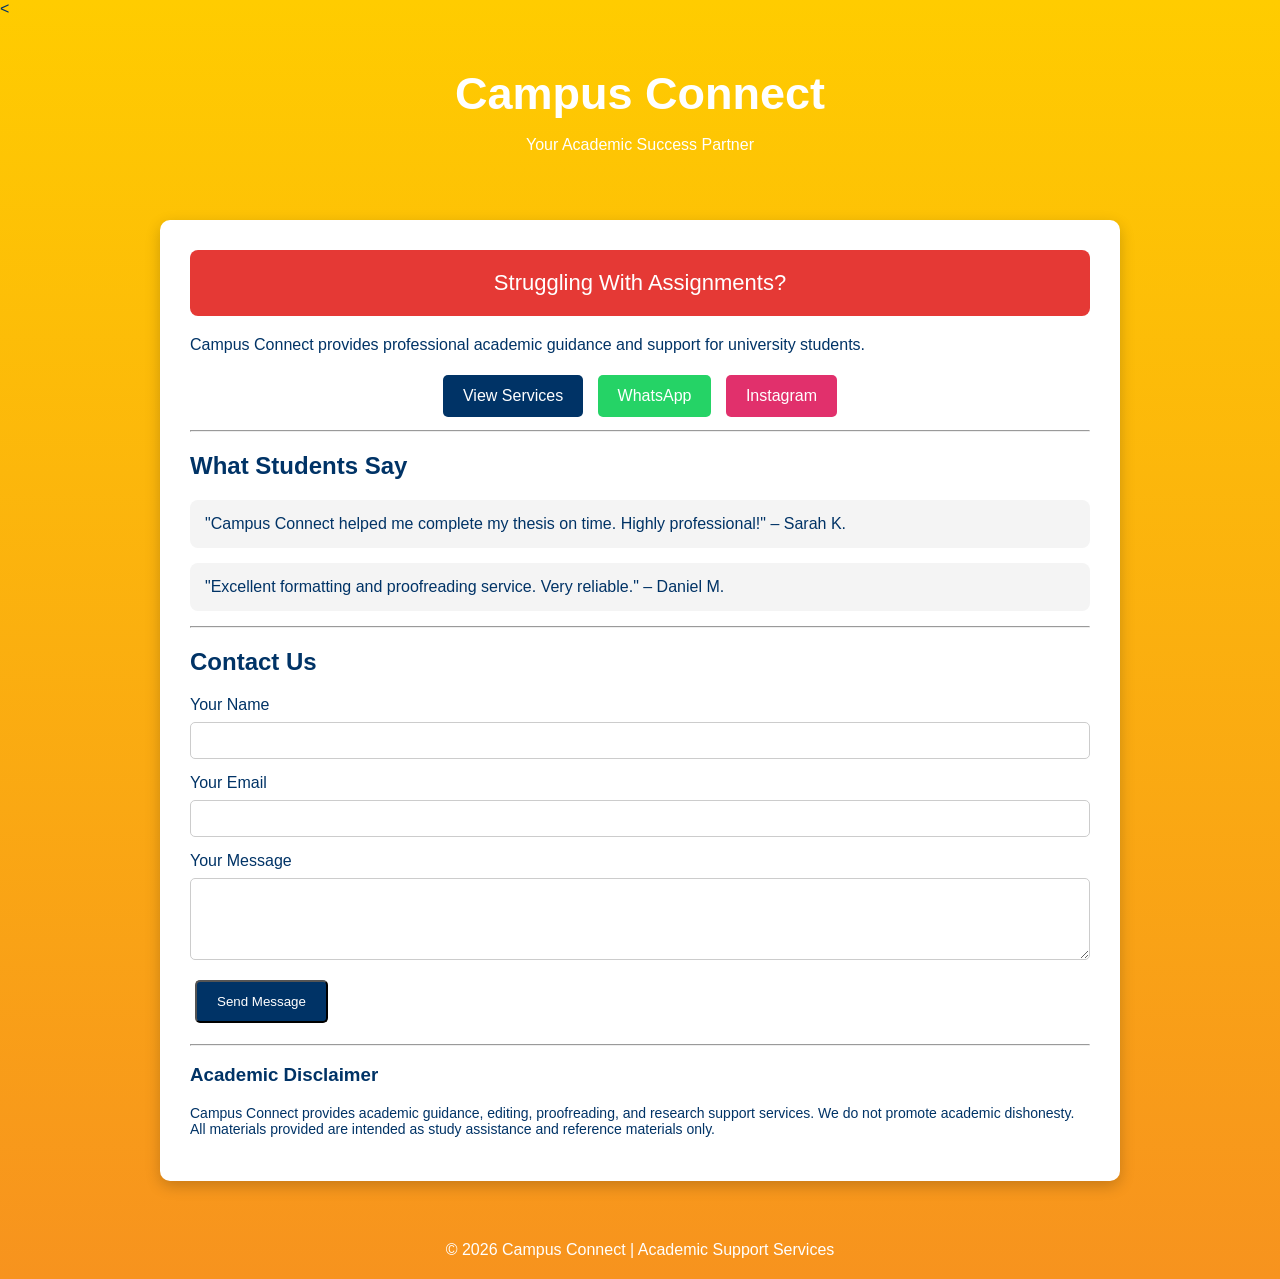
==== index.html @ b97f0663 "Refactor index.html for clarity and structure Removed unnecessary elements and improved content clar" ====
<<!DOCTYPE html>
<html>
<head>
    <title>Campus Connect | Academic Support</title>
    <link rel="stylesheet" href="style.css">
</head>

<body>

<header>
    <h1>Campus Connect</h1>
    <p>Your Academic Success Partner</p>
</header>

<div class="container">


    <div class="hero-box">
        Struggling With Assignments?
    </div>

    <p>
        Campus Connect provides professional academic guidance and support for university students.
    </p>

    <div style="text-align:center;">
        <a href="services.html" class="button primary">View Services</a>
        <a href="https://wa.me/36205105843" class="button whatsapp">WhatsApp</a>
        <a href="https://instagram.com/campusconnect75" class="button instagram">Instagram</a>
    </div>

    <hr>

    <h2>What Students Say</h2>

    <div class="testimonial">
        "Campus Connect helped me complete my thesis on time. Highly professional!" – Sarah K.
    </div>

    <div class="testimonial">
        "Excellent formatting and proofreading service. Very reliable." – Daniel M.
    </div>

    <hr>

    <h2>Contact Us</h2>

<form action="https://formspree.io/f/xpqjppgn" method="POST">

    <!-- Hidden Settings -->
    <input type="hidden" name="_subject" value="New Campus Connect Inquiry">
    <input type="hidden" name="_next" value="thankyou.html">

    <!-- Honeypot Spam Protection -->
    <input type="text" name="_gotcha" style="display:none">

    <label>Your Name</label>
    <input type="text" name="name" required>

    <label>Your Email</label>
    <input type="email" name="email" required>

    <label>Your Message</label>
    <textarea name="message" rows="4" required></textarea>

    <button type="submit" class="button primary">Send Message</button>

</form>

    <hr>

    <h3>Academic Disclaimer</h3>
    <p style="font-size:14px;">
        Campus Connect provides academic guidance, editing, proofreading, and research support services. 
        We do not promote academic dishonesty. All materials provided are intended as study assistance 
        and reference materials only.
    </p>

</div>

<footer>
    © 2026 Campus Connect | Academic Support Services
</footer>

</body>
</html>
---- style.css ----
body {
    margin: 0;
    font-family: Arial, sans-serif;
    background: linear-gradient(to bottom, #ffcc00, #f7931e);
    color: #003366;
}

.container {
    max-width: 900px;
    margin: auto;
    background: white;
    padding: 30px;
    border-radius: 10px;
    box-shadow: 0px 5px 15px rgba(0,0,0,0.2);
}

header {
    text-align: center;
    padding: 50px 20px;
    color: white;
}

header h1 {
    font-size: 45px;
    margin: 0;
}

.hero-box {
    background-color: #e53935;
    color: white;
    padding: 20px;
    border-radius: 8px;
    text-align: center;
    font-size: 22px;
    margin-bottom: 20px;
}

.button {
    display: inline-block;
    padding: 12px 20px;
    text-decoration: none;
    border-radius: 5px;
    color: white;
    margin: 5px;
}

.whatsapp { background-color: #25D366; }
.instagram { background-color: #E1306C; }
.primary { background-color: #003366; }

footer {
    text-align: center;
    padding: 20px;
    color: white;
    margin-top: 40px;
}

/* Testimonials */
.testimonial {
    background: #f4f4f4;
    padding: 15px;
    border-radius: 8px;
    margin-bottom: 15px;
}

/* Contact Form */
input, textarea {
    width: 100%;
    padding: 10px;
    margin-top: 8px;
    margin-bottom: 15px;
    border-radius: 5px;
    border: 1px solid #ccc;
}

/* Mobile Optimization */
@media (max-width: 600px) {
    header h1 {
        font-size: 30px;
    }

    .container {
        margin: 15px;
        padding: 20px;
    }
}
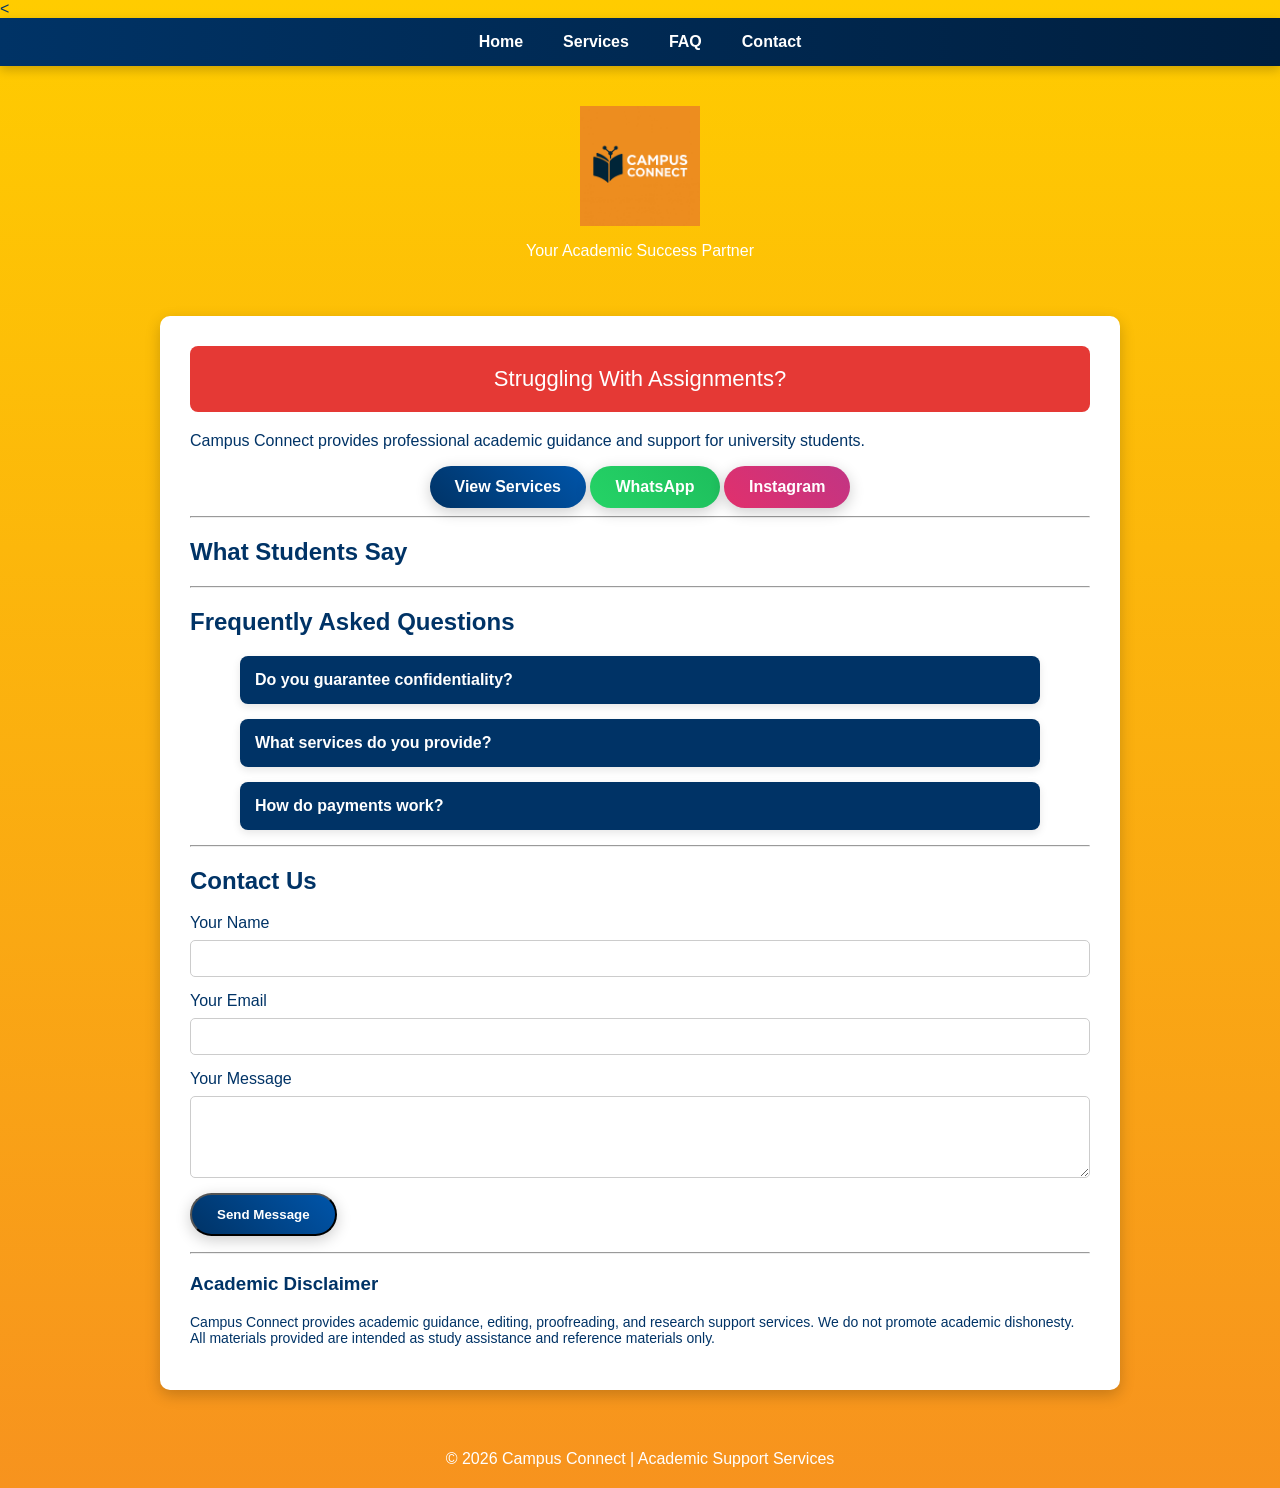
==== commit 1a00d4e9: "Add files via upload" ====
--- a/index.html
+++ b/index.html
@@ -5,10 +5,27 @@
     <link rel="stylesheet" href="style.css">
 </head>
 
+<script>
+document.querySelectorAll(".faq-question").forEach(item => {
+    item.addEventListener("click", () => {
+        let answer = item.nextElementSibling;
+        answer.style.display =
+            answer.style.display === "block" ? "none" : "block";
+    });
+});
+</script>
+
 <body>
 
+    <nav>
+    <a href="index.html">Home</a>
+    <a href="services.html">Services</a>
+    <a href="#faq">FAQ</a>
+    <a href="#contact">Contact</a>
+</nav>
+
 <header>
-    <h1>Campus Connect</h1>
+    <img src="logo.png" alt="Campus Connect Logo" class="logo">
     <p>Your Academic Success Partner</p>
 </header>
 
@@ -40,6 +57,36 @@
     <div class="testimonial">
         "Excellent formatting and proofreading service. Very reliable." – Daniel M.
     </div>
+
+    <hr>
+
+<h2 id="faq">Frequently Asked Questions</h2>
+
+<div class="faq-container">
+
+    <div class="faq-item">
+        <div class="faq-question">Do you guarantee confidentiality?</div>
+        <div class="faq-answer">
+            Yes. All student information and documents remain strictly private.
+        </div>
+    </div>
+
+    <div class="faq-item">
+        <div class="faq-question">What services do you provide?</div>
+        <div class="faq-answer">
+            Academic guidance, research support, editing, proofreading,
+            presentation preparation, and consultation.
+        </div>
+    </div>
+
+    <div class="faq-item">
+        <div class="faq-question">How do payments work?</div>
+        <div class="faq-answer">
+            Once we agree on pricing, you complete secure payment via Stripe.
+        </div>
+    </div>
+
+</div>
 
     <hr>
 
@@ -84,6 +131,3 @@
 
 </body>
 </html>
-
-
-
--- a/style.css
+++ b/style.css
@@ -5,6 +5,100 @@
     color: #003366;
 }
 
+/* ===== NAVIGATION BAR ===== */
+nav {
+    position: sticky;
+    top: 0;
+    background: linear-gradient(90deg, #003366, #001f3f);
+    padding: 15px 0;
+    display: flex;
+    justify-content: center;
+    gap: 40px;
+    box-shadow: 0 4px 10px rgba(0,0,0,0.2);
+    z-index: 1000;
+}
+
+nav a {
+    color: white;
+    text-decoration: none;
+    font-weight: bold;
+    font-size: 16px;
+    position: relative;
+    transition: 0.3s ease;
+}
+
+nav a::after {
+    content: "";
+    position: absolute;
+    width: 0%;
+    height: 2px;
+    background: #ffcc00;
+    left: 0;
+    bottom: -5px;
+    transition: 0.3s;
+}
+
+nav a:hover {
+    color: #ffcc00;
+}
+
+nav a:hover::after {
+    width: 100%;
+}
+
+/* Header */
+header {
+    text-align: center;
+    padding: 40px 20px;
+    color: white;
+}
+
+header img {
+    width: 120px;
+}
+
+header h1 {
+    margin: 10px 0 5px;
+    font-size: 40px;
+}
+
+/* ===== LOGO ANIMATION ===== */
+
+.logo {
+    width: 120px;
+    animation: fadeSlide 1.5s ease-out;
+    transition: transform 0.4s ease, filter 0.4s ease;
+}
+
+/* On hover */
+.logo:hover {
+    transform: scale(1.08) rotate(-2deg);
+    filter: drop-shadow(0 0 10px rgba(255, 204, 0, 0.7));
+}
+
+/* Entrance animation */
+@keyframes fadeSlide {
+    0% {
+        opacity: 0;
+        transform: translateY(-30px);
+    }
+    100% {
+        opacity: 1;
+        transform: translateY(0);
+    }
+}
+
+.logo {
+    animation: fadeSlide 1.5s ease-out, floatLogo 4s ease-in-out infinite;
+}
+
+@keyframes floatLogo {
+    0% { transform: translateY(0px); }
+    50% { transform: translateY(-6px); }
+    100% { transform: translateY(0px); }
+}
+
+/* Container */
 .container {
     max-width: 900px;
     margin: auto;
@@ -14,17 +108,7 @@
     box-shadow: 0px 5px 15px rgba(0,0,0,0.2);
 }
 
-header {
-    text-align: center;
-    padding: 50px 20px;
-    color: white;
-}
-
-header h1 {
-    font-size: 45px;
-    margin: 0;
-}
-
+/* Hero Box */
 .hero-box {
     background-color: #e53935;
     color: white;
@@ -37,33 +121,74 @@
 
 .button {
     display: inline-block;
-    padding: 12px 20px;
+    padding: 12px 25px;
+    border-radius: 30px;
     text-decoration: none;
-    border-radius: 5px;
-    color: white;
-    margin: 5px;
+    color: white;
+    font-weight: bold;
+    transition: 0.3s ease;
+    box-shadow: 0 4px 15px rgba(0,0,0,0.2);
+}
+
+.primary {
+    background: linear-gradient(45deg, #003366, #0055aa);
+}
+
+.whatsapp {
+    background: linear-gradient(45deg, #25D366, #1ebe5d);
+}
+
+.instagram {
+    background: linear-gradient(45deg, #E1306C, #C13584);
+}
+
+.button:hover {
+    transform: translateY(-4px);
+    box-shadow: 0 8px 25px rgba(0,0,0,0.3);
 }
 
 .whatsapp { background-color: #25D366; }
 .instagram { background-color: #E1306C; }
 .primary { background-color: #003366; }
 
-footer {
-    text-align: center;
-    padding: 20px;
-    color: white;
-    margin-top: 40px;
-}
-
 /* Testimonials */
 .testimonial {
+    display: none;
     background: #f4f4f4;
     padding: 15px;
     border-radius: 8px;
+}
+
+/* ===== FAQ SECTION ===== */
+.faq-container {
+    max-width: 800px;
+    margin: auto;
+}
+
+.faq-item {
+    background: #f4f4f4;
     margin-bottom: 15px;
-}
-
-/* Contact Form */
+    border-radius: 8px;
+    overflow: hidden;
+    box-shadow: 0 3px 8px rgba(0,0,0,0.1);
+}
+
+.faq-question {
+    padding: 15px;
+    cursor: pointer;
+    font-weight: bold;
+    background: #003366;
+    color: white;
+}
+
+.faq-answer {
+    display: none;
+    padding: 15px;
+    background: white;
+}
+
+
+/* Form */
 input, textarea {
     width: 100%;
     padding: 10px;
@@ -73,10 +198,18 @@
     border: 1px solid #ccc;
 }
 
-/* Mobile Optimization */
+/* Footer */
+footer {
+    text-align: center;
+    padding: 20px;
+    color: white;
+    margin-top: 40px;
+}
+
+/* Mobile */
 @media (max-width: 600px) {
     header h1 {
-        font-size: 30px;
+        font-size: 28px;
     }
 
     .container {
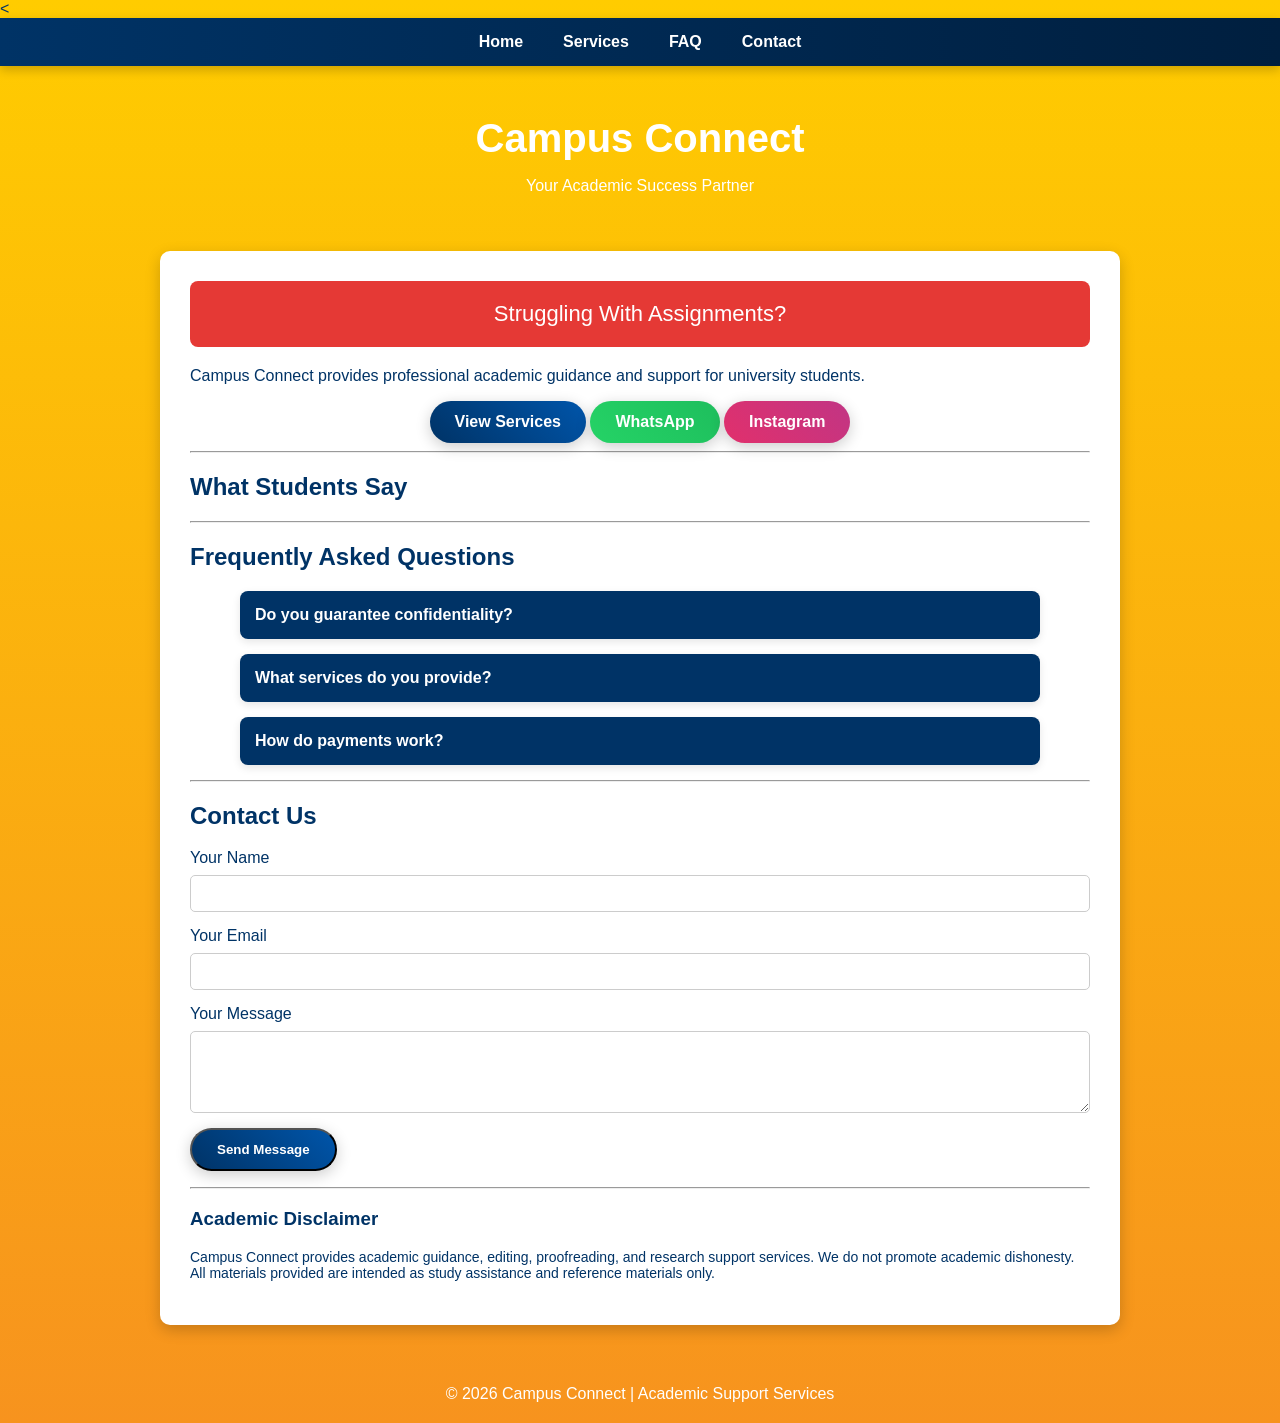
==== commit 4a3eef49: "Add files via upload" ====
--- a/index.html
+++ b/index.html
@@ -25,7 +25,7 @@
 </nav>
 
 <header>
-    <img src="logo.png" alt="Campus Connect Logo" class="logo">
+    <h1>Campus Connect</h1>
     <p>Your Academic Success Partner</p>
 </header>
 
--- a/style.css
+++ b/style.css
@@ -60,42 +60,6 @@
 header h1 {
     margin: 10px 0 5px;
     font-size: 40px;
-}
-
-/* ===== LOGO ANIMATION ===== */
-
-.logo {
-    width: 120px;
-    animation: fadeSlide 1.5s ease-out;
-    transition: transform 0.4s ease, filter 0.4s ease;
-}
-
-/* On hover */
-.logo:hover {
-    transform: scale(1.08) rotate(-2deg);
-    filter: drop-shadow(0 0 10px rgba(255, 204, 0, 0.7));
-}
-
-/* Entrance animation */
-@keyframes fadeSlide {
-    0% {
-        opacity: 0;
-        transform: translateY(-30px);
-    }
-    100% {
-        opacity: 1;
-        transform: translateY(0);
-    }
-}
-
-.logo {
-    animation: fadeSlide 1.5s ease-out, floatLogo 4s ease-in-out infinite;
-}
-
-@keyframes floatLogo {
-    0% { transform: translateY(0px); }
-    50% { transform: translateY(-6px); }
-    100% { transform: translateY(0px); }
 }
 
 /* Container */
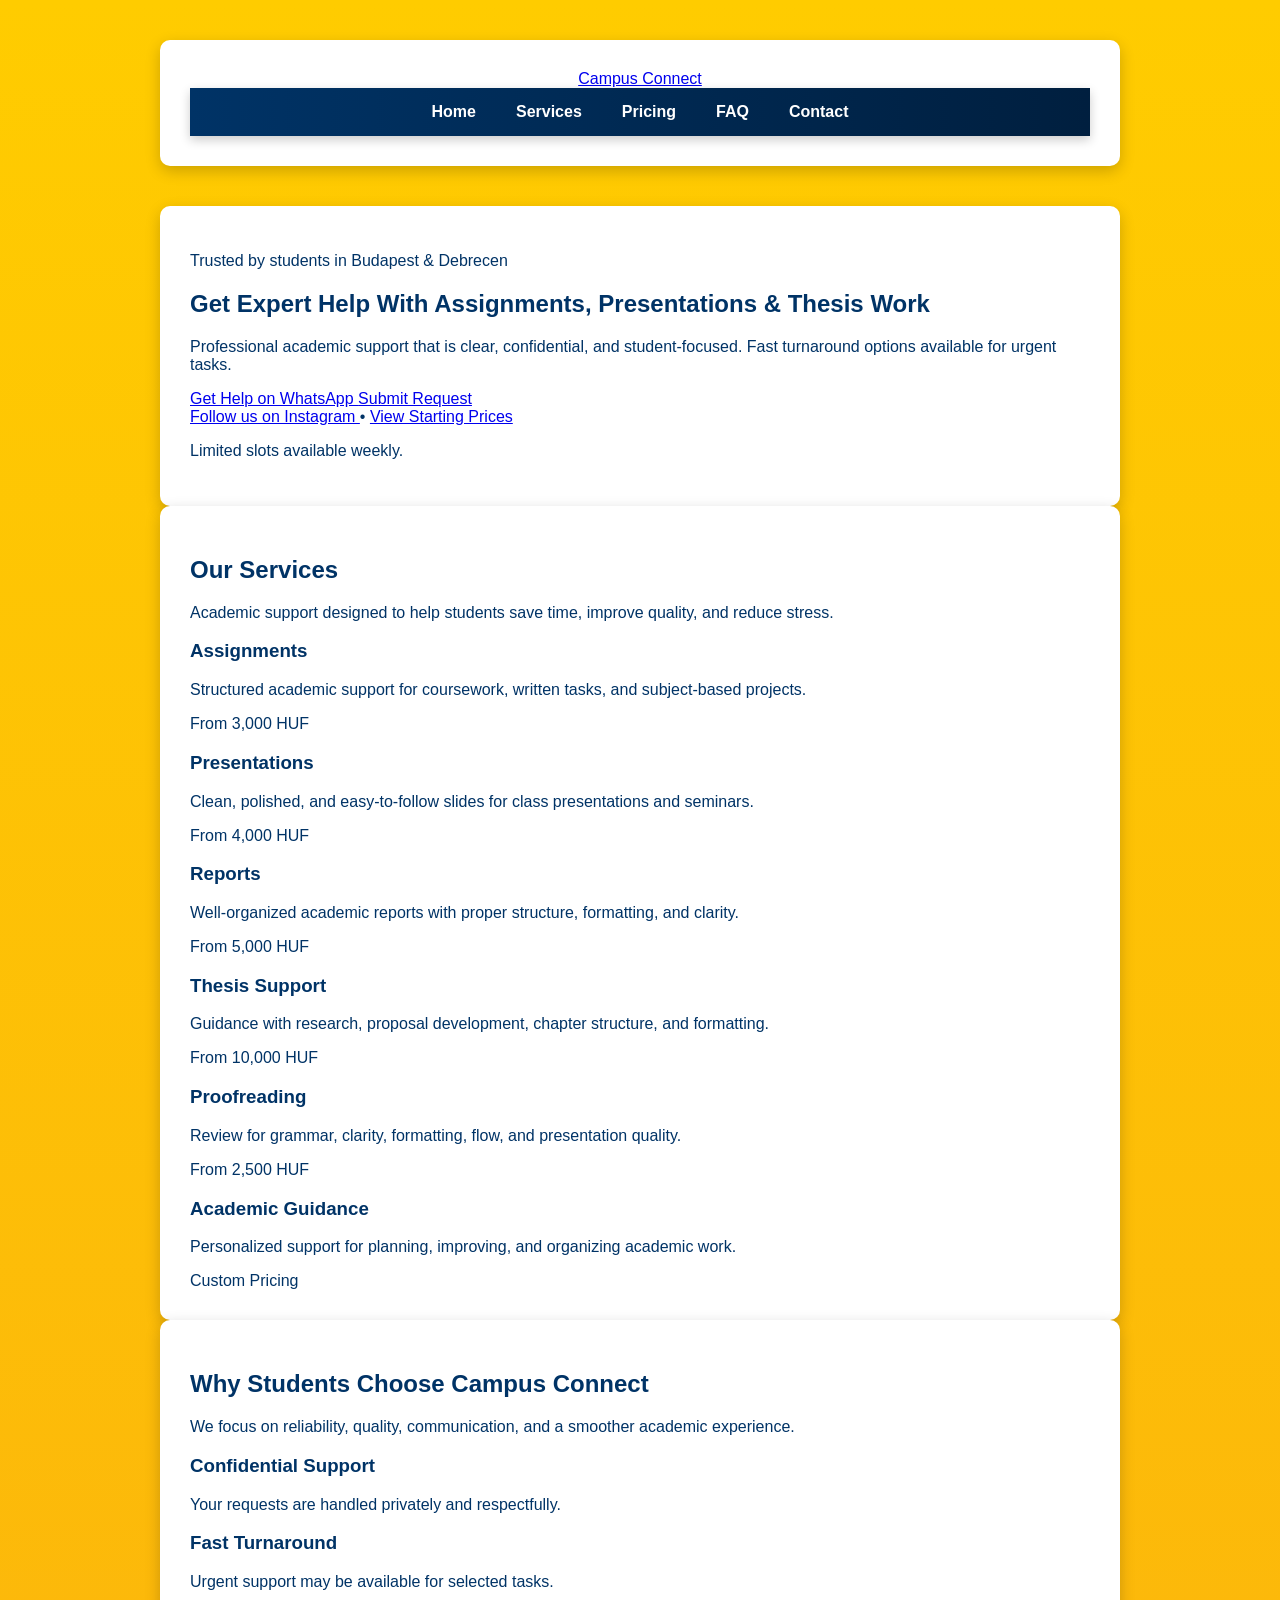
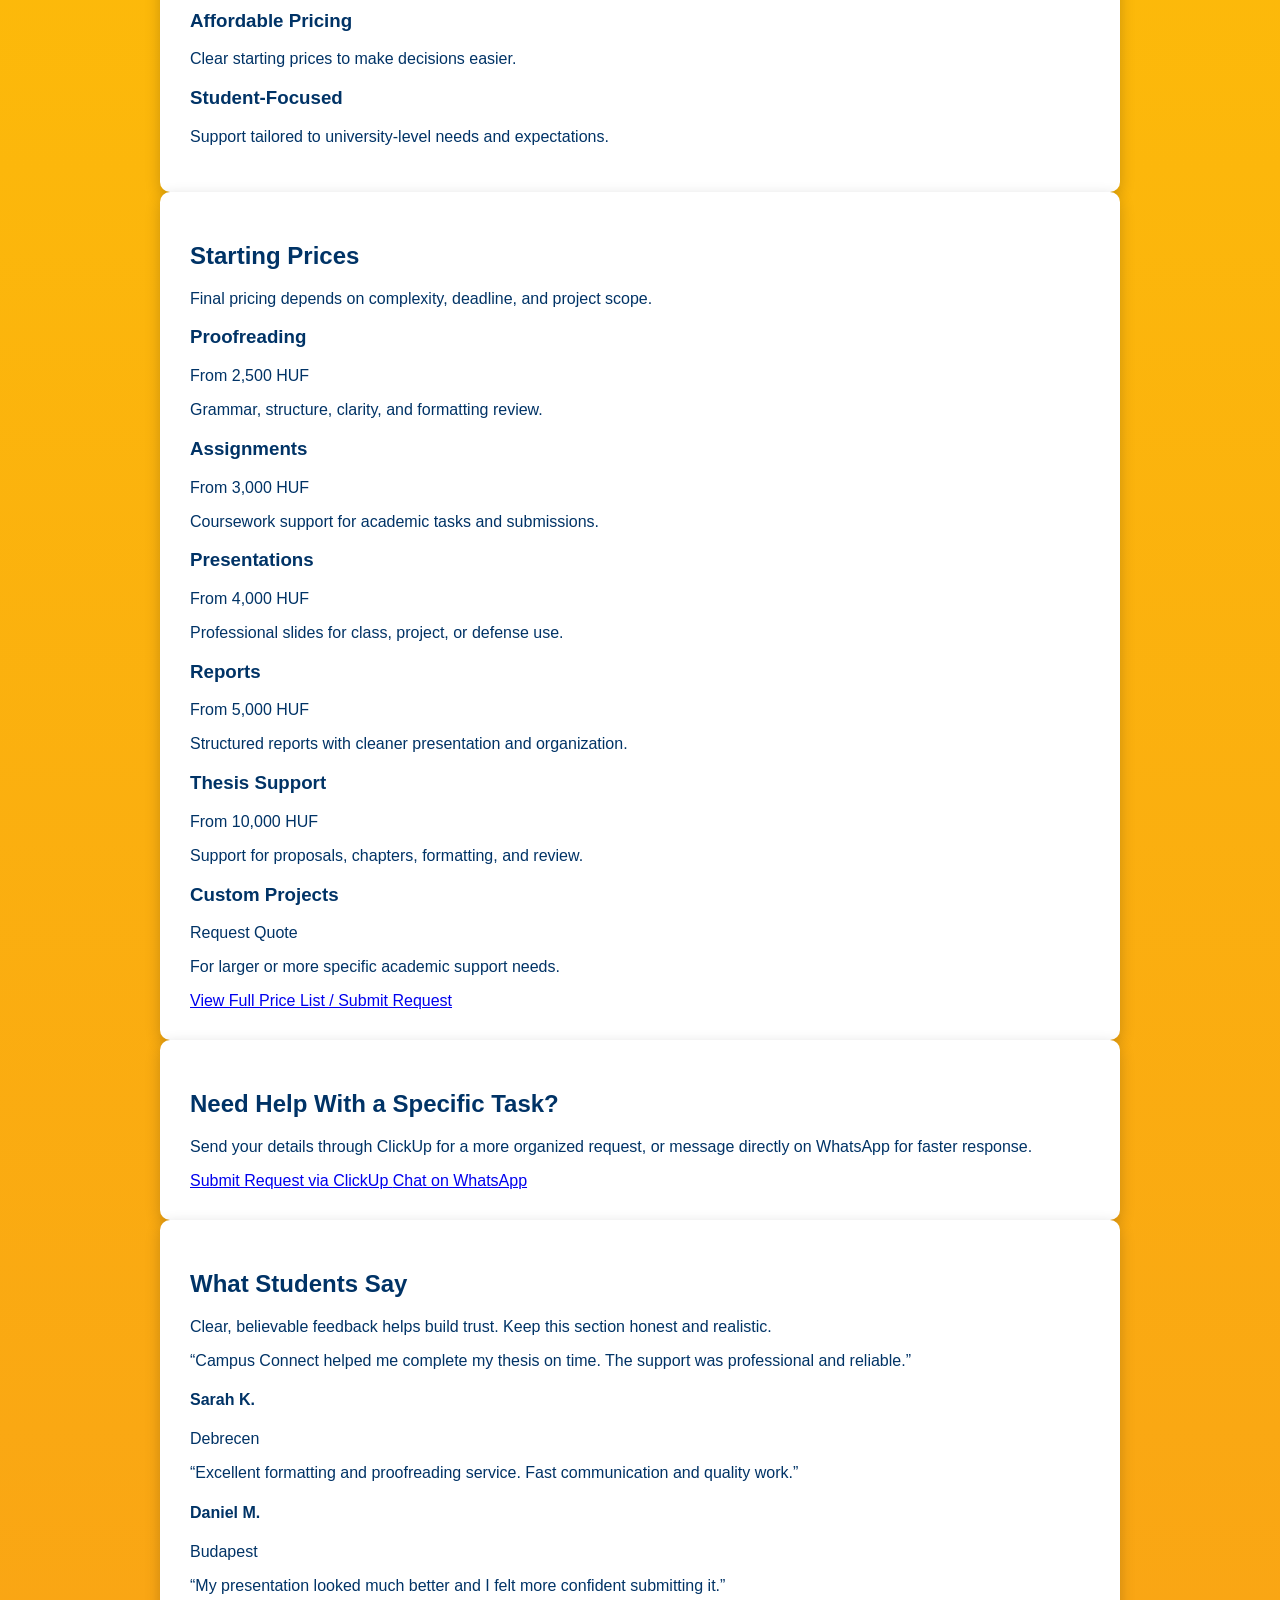
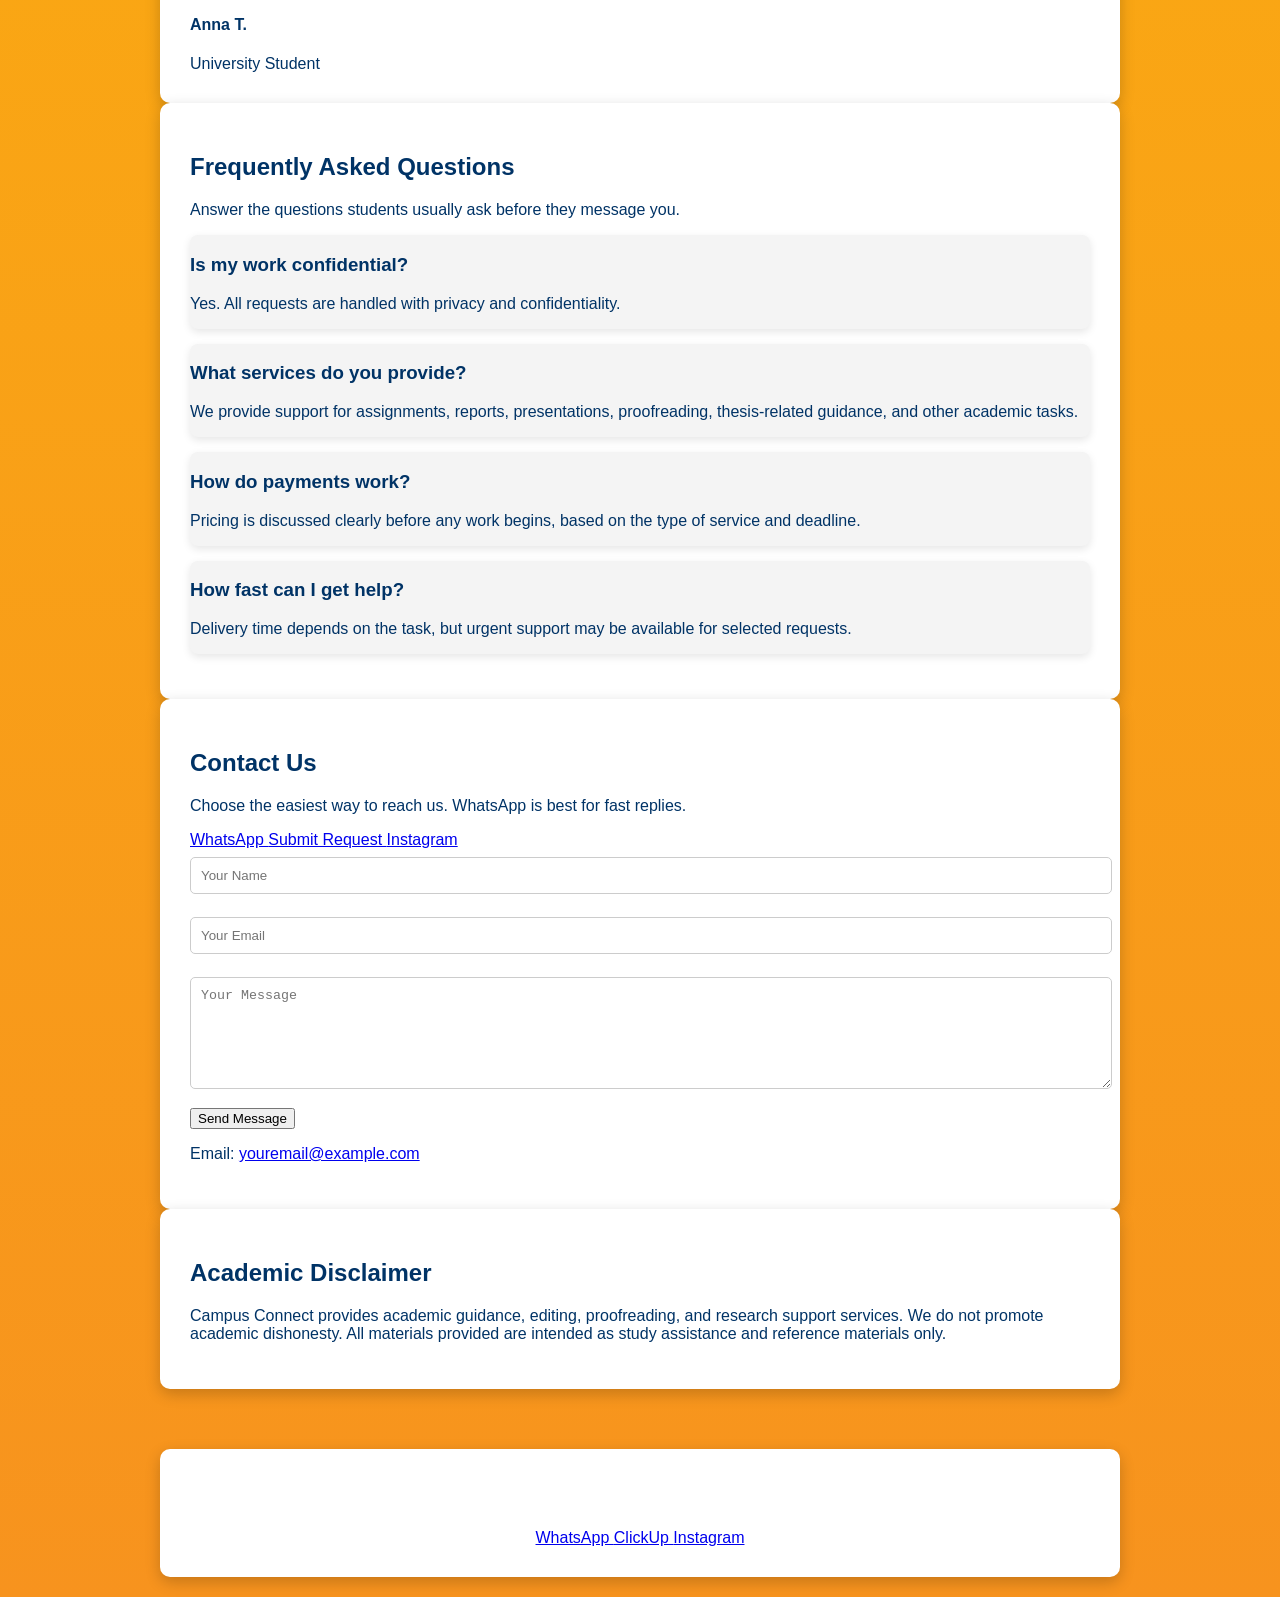
==== commit 8d05b258: "Refactor index.html for SEO and structure improvements Updated the HTML structure, added meta tags, " ====
--- a/index.html
+++ b/index.html
@@ -1,133 +1,444 @@
-<<!DOCTYPE html>
-<html>
+<!DOCTYPE html>
+<html lang="en">
 <head>
-    <title>Campus Connect | Academic Support</title>
-    <link rel="stylesheet" href="style.css">
+  <meta charset="UTF-8" />
+  <meta name="viewport" content="width=device-width, initial-scale=1.0" />
+  <title>Campus Connect | Academic Support Services</title>
+  <meta
+    name="description"
+    content="Campus Connect offers academic support services for students in Budapest and Debrecen, including assignments, presentations, proofreading, reports, and thesis guidance."
+  />
+  <link rel="stylesheet" href="style.css" />
 </head>
-
-<script>
-document.querySelectorAll(".faq-question").forEach(item => {
-    item.addEventListener("click", () => {
-        let answer = item.nextElementSibling;
-        answer.style.display =
-            answer.style.display === "block" ? "none" : "block";
-    });
-});
-</script>
-
 <body>
 
-    <nav>
-    <a href="index.html">Home</a>
-    <a href="services.html">Services</a>
-    <a href="#faq">FAQ</a>
-    <a href="#contact">Contact</a>
-</nav>
-
-<header>
-    <h1>Campus Connect</h1>
-    <p>Your Academic Success Partner</p>
-</header>
-
-<div class="container">
-
-
-    <div class="hero-box">
-        Struggling With Assignments?
-    </div>
-
-    <p>
-        Campus Connect provides professional academic guidance and support for university students.
-    </p>
-
-    <div style="text-align:center;">
-        <a href="services.html" class="button primary">View Services</a>
-        <a href="https://wa.me/36205105843" class="button whatsapp">WhatsApp</a>
-        <a href="https://instagram.com/campusconnect75" class="button instagram">Instagram</a>
-    </div>
-
-    <hr>
-
-    <h2>What Students Say</h2>
-
-    <div class="testimonial">
-        "Campus Connect helped me complete my thesis on time. Highly professional!" – Sarah K.
-    </div>
-
-    <div class="testimonial">
-        "Excellent formatting and proofreading service. Very reliable." – Daniel M.
-    </div>
-
-    <hr>
-
-<h2 id="faq">Frequently Asked Questions</h2>
-
-<div class="faq-container">
-
-    <div class="faq-item">
-        <div class="faq-question">Do you guarantee confidentiality?</div>
-        <div class="faq-answer">
-            Yes. All student information and documents remain strictly private.
-        </div>
-    </div>
-
-    <div class="faq-item">
-        <div class="faq-question">What services do you provide?</div>
-        <div class="faq-answer">
-            Academic guidance, research support, editing, proofreading,
-            presentation preparation, and consultation.
-        </div>
-    </div>
-
-    <div class="faq-item">
-        <div class="faq-question">How do payments work?</div>
-        <div class="faq-answer">
-            Once we agree on pricing, you complete secure payment via Stripe.
-        </div>
-    </div>
-
-</div>
-
-    <hr>
-
-    <h2>Contact Us</h2>
-
-<form action="https://formspree.io/f/xpqjppgn" method="POST">
-
-    <!-- Hidden Settings -->
-    <input type="hidden" name="_subject" value="New Campus Connect Inquiry">
-    <input type="hidden" name="_next" value="thankyou.html">
-
-    <!-- Honeypot Spam Protection -->
-    <input type="text" name="_gotcha" style="display:none">
-
-    <label>Your Name</label>
-    <input type="text" name="name" required>
-
-    <label>Your Email</label>
-    <input type="email" name="email" required>
-
-    <label>Your Message</label>
-    <textarea name="message" rows="4" required></textarea>
-
-    <button type="submit" class="button primary">Send Message</button>
-
-</form>
-
-    <hr>
-
-    <h3>Academic Disclaimer</h3>
-    <p style="font-size:14px;">
-        Campus Connect provides academic guidance, editing, proofreading, and research support services. 
-        We do not promote academic dishonesty. All materials provided are intended as study assistance 
+  <!-- HEADER -->
+  <header class="site-header">
+    <div class="container nav-container">
+      <a href="#home" class="logo">Campus Connect</a>
+
+      <nav class="nav-menu">
+        <a href="#home">Home</a>
+        <a href="#services">Services</a>
+        <a href="#pricing">Pricing</a>
+        <a href="#faq">FAQ</a>
+        <a href="#contact">Contact</a>
+      </nav>
+    </div>
+  </header>
+
+  <!-- HERO -->
+  <section id="home" class="hero">
+    <div class="container hero-content">
+      <p class="hero-tag">Trusted by students in Budapest &amp; Debrecen</p>
+
+      <h1>Get Expert Help With Assignments, Presentations &amp; Thesis Work</h1>
+
+      <p class="hero-subtext">
+        Professional academic support that is clear, confidential, and student-focused.
+        Fast turnaround options available for urgent tasks.
+      </p>
+
+      <div class="hero-buttons">
+        <a
+          href="https://wa.me/YOUR_WHATSAPP_NUMBER"
+          class="btn btn-primary"
+          target="_blank"
+          rel="noopener noreferrer"
+        >
+          Get Help on WhatsApp
+        </a>
+
+        <a
+          href="YOUR_CLICKUP_LINK"
+          class="btn btn-secondary"
+          target="_blank"
+          rel="noopener noreferrer"
+        >
+          Submit Request
+        </a>
+      </div>
+
+      <div class="hero-links">
+        <a
+          href="https://instagram.com/YOUR_INSTAGRAM_HANDLE"
+          target="_blank"
+          rel="noopener noreferrer"
+        >
+          Follow us on Instagram
+        </a>
+        <span>•</span>
+        <a href="#pricing">View Starting Prices</a>
+      </div>
+
+      <p class="hero-note">Limited slots available weekly.</p>
+    </div>
+  </section>
+
+  <!-- SERVICES -->
+  <section id="services" class="section services">
+    <div class="container">
+      <div class="section-heading">
+        <h2>Our Services</h2>
+        <p>
+          Academic support designed to help students save time, improve quality,
+          and reduce stress.
+        </p>
+      </div>
+
+      <div class="service-grid">
+        <article class="service-card">
+          <h3>Assignments</h3>
+          <p>
+            Structured academic support for coursework, written tasks, and subject-based projects.
+          </p>
+          <span class="price-tag">From 3,000 HUF</span>
+        </article>
+
+        <article class="service-card">
+          <h3>Presentations</h3>
+          <p>
+            Clean, polished, and easy-to-follow slides for class presentations and seminars.
+          </p>
+          <span class="price-tag">From 4,000 HUF</span>
+        </article>
+
+        <article class="service-card">
+          <h3>Reports</h3>
+          <p>
+            Well-organized academic reports with proper structure, formatting, and clarity.
+          </p>
+          <span class="price-tag">From 5,000 HUF</span>
+        </article>
+
+        <article class="service-card">
+          <h3>Thesis Support</h3>
+          <p>
+            Guidance with research, proposal development, chapter structure, and formatting.
+          </p>
+          <span class="price-tag">From 10,000 HUF</span>
+        </article>
+
+        <article class="service-card">
+          <h3>Proofreading</h3>
+          <p>
+            Review for grammar, clarity, formatting, flow, and presentation quality.
+          </p>
+          <span class="price-tag">From 2,500 HUF</span>
+        </article>
+
+        <article class="service-card">
+          <h3>Academic Guidance</h3>
+          <p>
+            Personalized support for planning, improving, and organizing academic work.
+          </p>
+          <span class="price-tag">Custom Pricing</span>
+        </article>
+      </div>
+    </div>
+  </section>
+
+  <!-- WHY CHOOSE US -->
+  <section class="section why-choose-us">
+    <div class="container">
+      <div class="section-heading">
+        <h2>Why Students Choose Campus Connect</h2>
+        <p>
+          We focus on reliability, quality, communication, and a smoother academic experience.
+        </p>
+      </div>
+
+      <div class="benefits-grid">
+        <div class="benefit-card">
+          <h3>Confidential Support</h3>
+          <p>Your requests are handled privately and respectfully.</p>
+        </div>
+
+        <div class="benefit-card">
+          <h3>Fast Turnaround</h3>
+          <p>Urgent support may be available for selected tasks.</p>
+        </div>
+
+        <div class="benefit-card">
+          <h3>Affordable Pricing</h3>
+          <p>Clear starting prices to make decisions easier.</p>
+        </div>
+
+        <div class="benefit-card">
+          <h3>Student-Focused</h3>
+          <p>Support tailored to university-level needs and expectations.</p>
+        </div>
+      </div>
+    </div>
+  </section>
+
+  <!-- PRICING -->
+  <section id="pricing" class="section pricing">
+    <div class="container">
+      <div class="section-heading">
+        <h2>Starting Prices</h2>
+        <p>
+          Final pricing depends on complexity, deadline, and project scope.
+        </p>
+      </div>
+
+      <div class="pricing-grid">
+        <div class="pricing-card">
+          <h3>Proofreading</h3>
+          <p class="pricing-amount">From 2,500 HUF</p>
+          <p>Grammar, structure, clarity, and formatting review.</p>
+        </div>
+
+        <div class="pricing-card featured-pricing">
+          <h3>Assignments</h3>
+          <p class="pricing-amount">From 3,000 HUF</p>
+          <p>Coursework support for academic tasks and submissions.</p>
+        </div>
+
+        <div class="pricing-card">
+          <h3>Presentations</h3>
+          <p class="pricing-amount">From 4,000 HUF</p>
+          <p>Professional slides for class, project, or defense use.</p>
+        </div>
+
+        <div class="pricing-card">
+          <h3>Reports</h3>
+          <p class="pricing-amount">From 5,000 HUF</p>
+          <p>Structured reports with cleaner presentation and organization.</p>
+        </div>
+
+        <div class="pricing-card">
+          <h3>Thesis Support</h3>
+          <p class="pricing-amount">From 10,000 HUF</p>
+          <p>Support for proposals, chapters, formatting, and review.</p>
+        </div>
+
+        <div class="pricing-card">
+          <h3>Custom Projects</h3>
+          <p class="pricing-amount">Request Quote</p>
+          <p>For larger or more specific academic support needs.</p>
+        </div>
+      </div>
+
+      <div class="pricing-actions">
+        <a
+          href="YOUR_CLICKUP_LINK"
+          class="btn btn-primary"
+          target="_blank"
+          rel="noopener noreferrer"
+        >
+          View Full Price List / Submit Request
+        </a>
+      </div>
+    </div>
+  </section>
+
+  <!-- REQUEST SECTION -->
+  <section class="section request-section">
+    <div class="container request-box">
+      <h2>Need Help With a Specific Task?</h2>
+      <p>
+        Send your details through ClickUp for a more organized request, or message directly on WhatsApp for faster response.
+      </p>
+
+      <div class="hero-buttons">
+        <a
+          href="YOUR_CLICKUP_LINK"
+          class="btn btn-primary"
+          target="_blank"
+          rel="noopener noreferrer"
+        >
+          Submit Request via ClickUp
+        </a>
+
+        <a
+          href="https://wa.me/YOUR_WHATSAPP_NUMBER"
+          class="btn btn-secondary"
+          target="_blank"
+          rel="noopener noreferrer"
+        >
+          Chat on WhatsApp
+        </a>
+      </div>
+    </div>
+  </section>
+
+  <!-- TESTIMONIALS -->
+  <section class="section testimonials">
+    <div class="container">
+      <div class="section-heading">
+        <h2>What Students Say</h2>
+        <p>
+          Clear, believable feedback helps build trust. Keep this section honest and realistic.
+        </p>
+      </div>
+
+      <div class="testimonial-grid">
+        <article class="testimonial-card">
+          <p>
+            “Campus Connect helped me complete my thesis on time. The support was professional and reliable.”
+          </p>
+          <h4>Sarah K.</h4>
+          <span>Debrecen</span>
+        </article>
+
+        <article class="testimonial-card">
+          <p>
+            “Excellent formatting and proofreading service. Fast communication and quality work.”
+          </p>
+          <h4>Daniel M.</h4>
+          <span>Budapest</span>
+        </article>
+
+        <article class="testimonial-card">
+          <p>
+            “My presentation looked much better and I felt more confident submitting it.”
+          </p>
+          <h4>Anna T.</h4>
+          <span>University Student</span>
+        </article>
+      </div>
+    </div>
+  </section>
+
+  <!-- FAQ -->
+  <section id="faq" class="section faq">
+    <div class="container">
+      <div class="section-heading">
+        <h2>Frequently Asked Questions</h2>
+        <p>Answer the questions students usually ask before they message you.</p>
+      </div>
+
+      <div class="faq-list">
+        <div class="faq-item">
+          <h3>Is my work confidential?</h3>
+          <p>
+            Yes. All requests are handled with privacy and confidentiality.
+          </p>
+        </div>
+
+        <div class="faq-item">
+          <h3>What services do you provide?</h3>
+          <p>
+            We provide support for assignments, reports, presentations, proofreading,
+            thesis-related guidance, and other academic tasks.
+          </p>
+        </div>
+
+        <div class="faq-item">
+          <h3>How do payments work?</h3>
+          <p>
+            Pricing is discussed clearly before any work begins, based on the type
+            of service and deadline.
+          </p>
+        </div>
+
+        <div class="faq-item">
+          <h3>How fast can I get help?</h3>
+          <p>
+            Delivery time depends on the task, but urgent support may be available
+            for selected requests.
+          </p>
+        </div>
+      </div>
+    </div>
+  </section>
+
+  <!-- CONTACT -->
+  <section id="contact" class="section contact">
+    <div class="container">
+      <div class="section-heading">
+        <h2>Contact Us</h2>
+        <p>
+          Choose the easiest way to reach us. WhatsApp is best for fast replies.
+        </p>
+      </div>
+
+      <div class="contact-actions">
+        <a
+          href="https://wa.me/YOUR_WHATSAPP_NUMBER"
+          class="btn btn-primary"
+          target="_blank"
+          rel="noopener noreferrer"
+        >
+          WhatsApp
+        </a>
+
+        <a
+          href="YOUR_CLICKUP_LINK"
+          class="btn btn-secondary"
+          target="_blank"
+          rel="noopener noreferrer"
+        >
+          Submit Request
+        </a>
+
+        <a
+          href="https://instagram.com/YOUR_INSTAGRAM_HANDLE"
+          class="btn btn-instagram"
+          target="_blank"
+          rel="noopener noreferrer"
+        >
+          Instagram
+        </a>
+      </div>
+
+      <form class="contact-form">
+        <input type="text" name="name" placeholder="Your Name" required />
+        <input type="email" name="email" placeholder="Your Email" required />
+        <textarea name="message" rows="6" placeholder="Your Message" required></textarea>
+        <button type="submit" class="btn btn-primary">Send Message</button>
+      </form>
+
+      <p class="contact-email">
+        Email:
+        <a href="mailto:youremail@example.com">youremail@example.com</a>
+      </p>
+    </div>
+  </section>
+
+  <!-- DISCLAIMER -->
+  <section class="section disclaimer">
+    <div class="container">
+      <h2>Academic Disclaimer</h2>
+      <p>
+        Campus Connect provides academic guidance, editing, proofreading, and research support services.
+        We do not promote academic dishonesty. All materials provided are intended as study assistance
         and reference materials only.
-    </p>
-
-</div>
-
-<footer>
-    © 2026 Campus Connect | Academic Support Services
-</footer>
+      </p>
+    </div>
+  </section>
+
+  <!-- FOOTER -->
+  <footer class="site-footer">
+    <div class="container footer-content">
+      <p>© 2026 Campus Connect | Academic Support Services</p>
+
+      <div class="footer-links">
+        <a
+          href="https://wa.me/YOUR_WHATSAPP_NUMBER"
+          target="_blank"
+          rel="noopener noreferrer"
+        >
+          WhatsApp
+        </a>
+        <a
+          href="YOUR_CLICKUP_LINK"
+          target="_blank"
+          rel="noopener noreferrer"
+        >
+          ClickUp
+        </a>
+        <a
+          href="https://instagram.com/YOUR_INSTAGRAM_HANDLE"
+          target="_blank"
+          rel="noopener noreferrer"
+        >
+          Instagram
+        </a>
+      </div>
+    </div>
+  </footer>
 
 </body>
 </html>
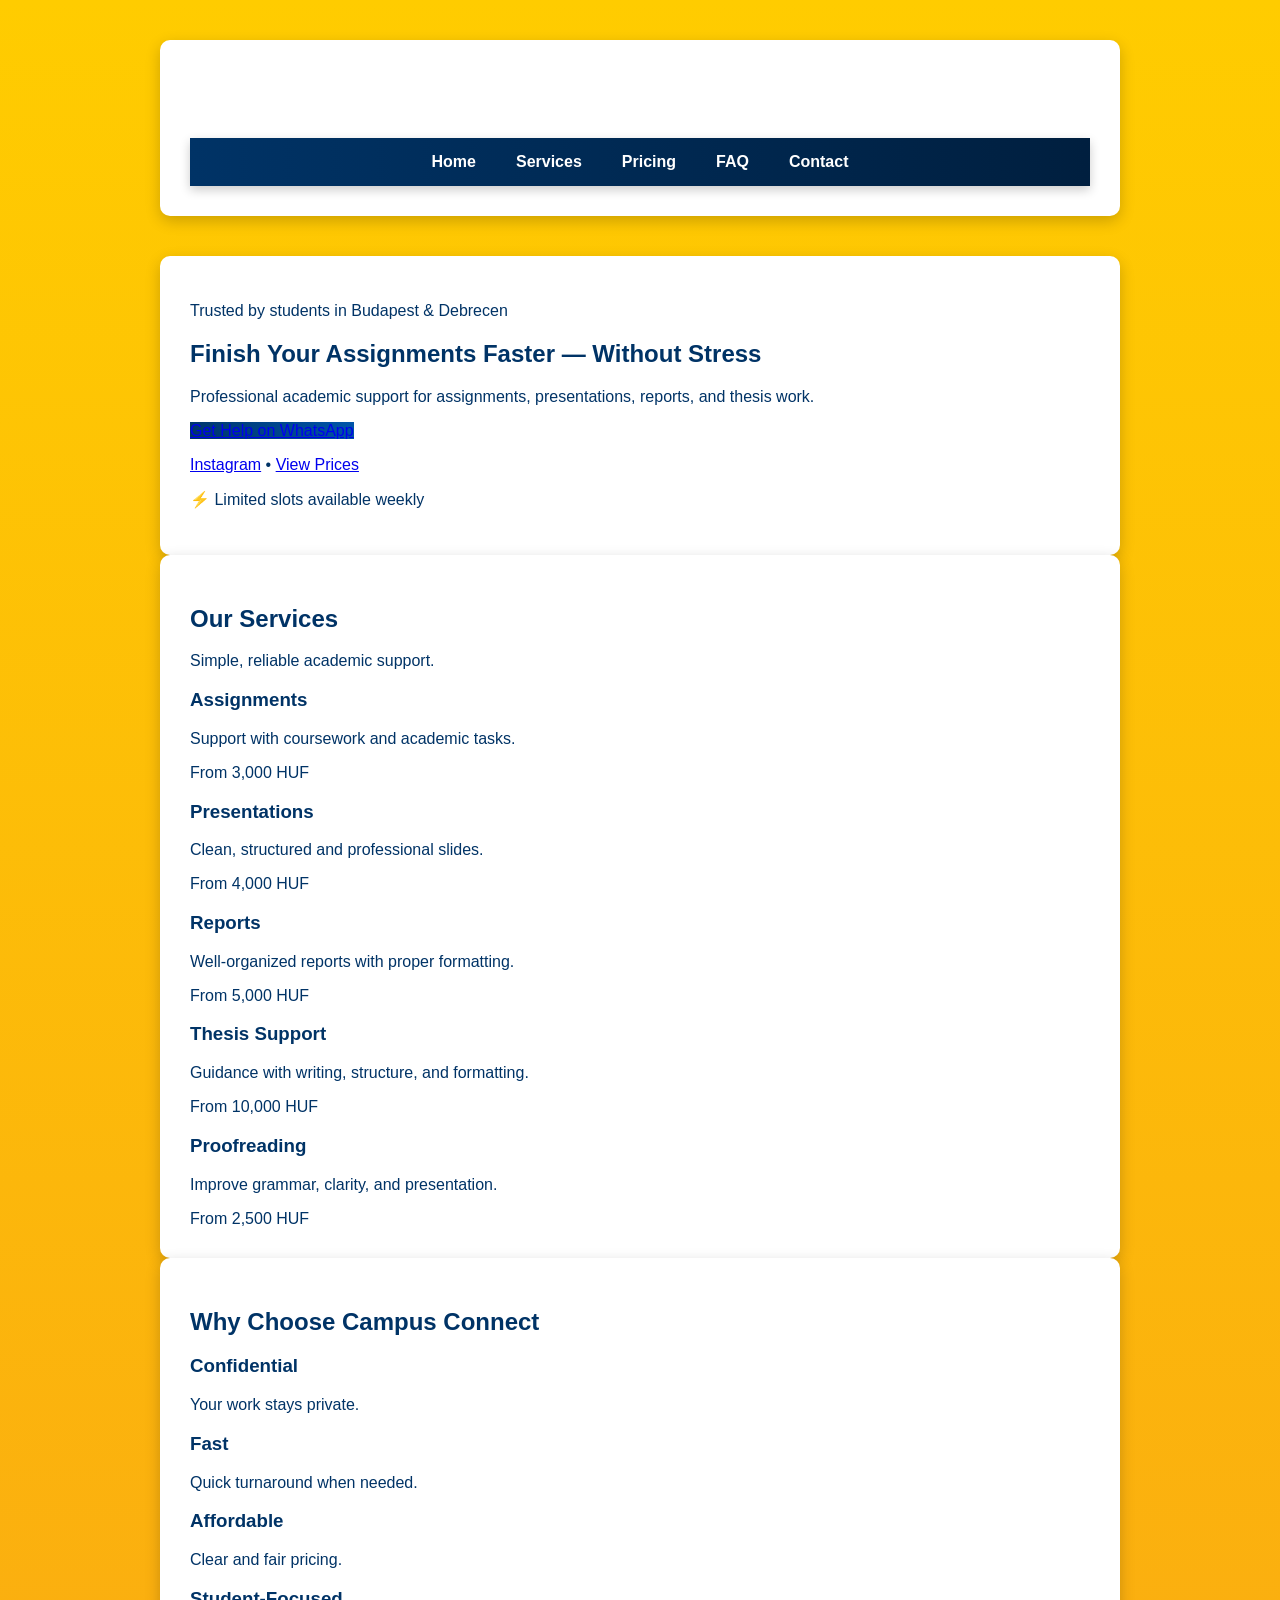
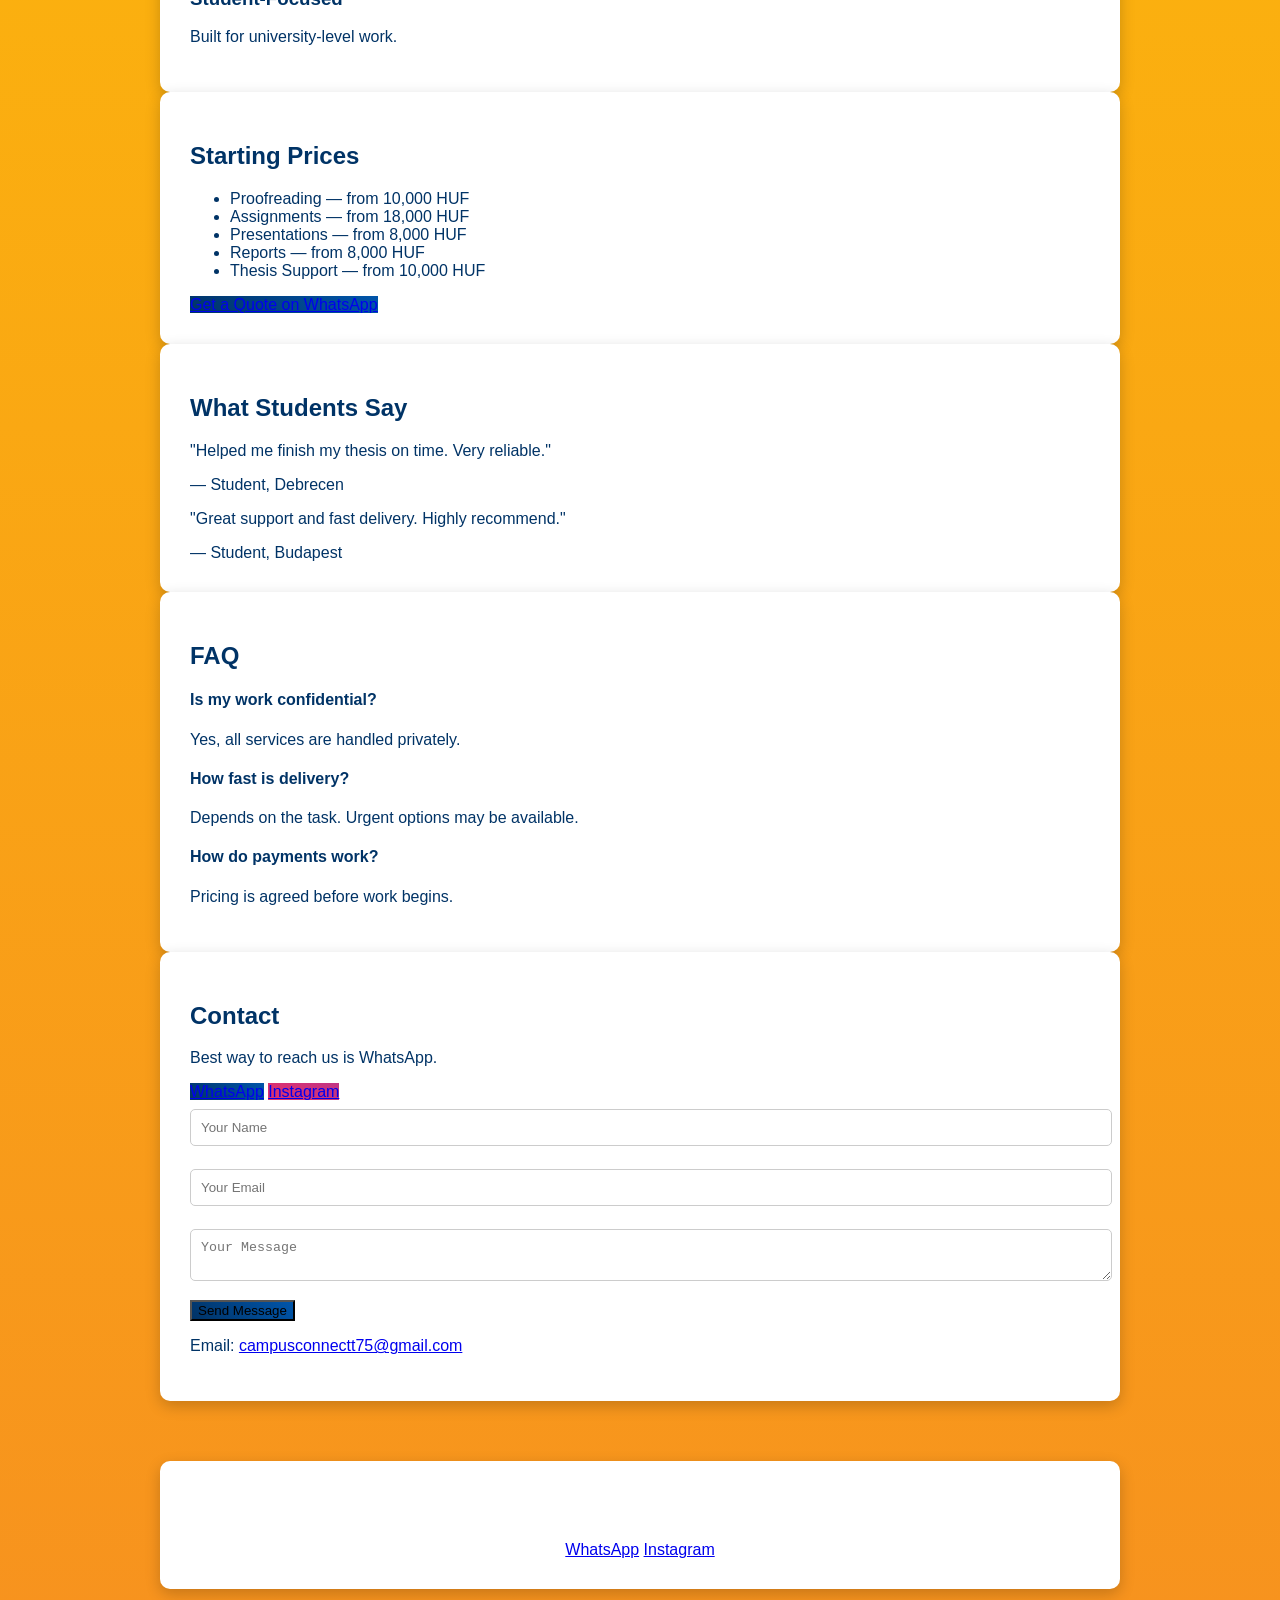
==== commit 40db4876: "Revise HTML structure and content for Campus Connect Updated the HTML structure and content for Camp" ====
--- a/index.html
+++ b/index.html
@@ -1,444 +1,241 @@
 <!DOCTYPE html>
 <html lang="en">
 <head>
-  <meta charset="UTF-8" />
-  <meta name="viewport" content="width=device-width, initial-scale=1.0" />
-  <title>Campus Connect | Academic Support Services</title>
-  <meta
-    name="description"
-    content="Campus Connect offers academic support services for students in Budapest and Debrecen, including assignments, presentations, proofreading, reports, and thesis guidance."
-  />
-  <link rel="stylesheet" href="style.css" />
+  <meta charset="UTF-8">
+  <meta name="viewport" content="width=device-width, initial-scale=1.0">
+  <title>Campus Connect | Academic Support</title>
+  <meta name="description" content="Academic support services for students in Budapest and Debrecen. Assignments, presentations, reports, proofreading, and thesis guidance.">
+  <link rel="stylesheet" href="style.css">
 </head>
+
 <body>
 
-  <!-- HEADER -->
-  <header class="site-header">
-    <div class="container nav-container">
-      <a href="#home" class="logo">Campus Connect</a>
-
-      <nav class="nav-menu">
-        <a href="#home">Home</a>
-        <a href="#services">Services</a>
-        <a href="#pricing">Pricing</a>
-        <a href="#faq">FAQ</a>
-        <a href="#contact">Contact</a>
-      </nav>
-    </div>
-  </header>
-
-  <!-- HERO -->
-  <section id="home" class="hero">
-    <div class="container hero-content">
-      <p class="hero-tag">Trusted by students in Budapest &amp; Debrecen</p>
-
-      <h1>Get Expert Help With Assignments, Presentations &amp; Thesis Work</h1>
-
-      <p class="hero-subtext">
-        Professional academic support that is clear, confidential, and student-focused.
-        Fast turnaround options available for urgent tasks.
-      </p>
-
-      <div class="hero-buttons">
-        <a
-          href="https://wa.me/YOUR_WHATSAPP_NUMBER"
-          class="btn btn-primary"
-          target="_blank"
-          rel="noopener noreferrer"
-        >
-          Get Help on WhatsApp
-        </a>
-
-        <a
-          href="YOUR_CLICKUP_LINK"
-          class="btn btn-secondary"
-          target="_blank"
-          rel="noopener noreferrer"
-        >
-          Submit Request
-        </a>
-      </div>
-
-      <div class="hero-links">
-        <a
-          href="https://instagram.com/YOUR_INSTAGRAM_HANDLE"
-          target="_blank"
-          rel="noopener noreferrer"
-        >
-          Follow us on Instagram
-        </a>
-        <span>•</span>
-        <a href="#pricing">View Starting Prices</a>
-      </div>
-
-      <p class="hero-note">Limited slots available weekly.</p>
-    </div>
-  </section>
-
-  <!-- SERVICES -->
-  <section id="services" class="section services">
-    <div class="container">
-      <div class="section-heading">
-        <h2>Our Services</h2>
-        <p>
-          Academic support designed to help students save time, improve quality,
-          and reduce stress.
-        </p>
-      </div>
-
-      <div class="service-grid">
-        <article class="service-card">
-          <h3>Assignments</h3>
-          <p>
-            Structured academic support for coursework, written tasks, and subject-based projects.
-          </p>
-          <span class="price-tag">From 3,000 HUF</span>
-        </article>
-
-        <article class="service-card">
-          <h3>Presentations</h3>
-          <p>
-            Clean, polished, and easy-to-follow slides for class presentations and seminars.
-          </p>
-          <span class="price-tag">From 4,000 HUF</span>
-        </article>
-
-        <article class="service-card">
-          <h3>Reports</h3>
-          <p>
-            Well-organized academic reports with proper structure, formatting, and clarity.
-          </p>
-          <span class="price-tag">From 5,000 HUF</span>
-        </article>
-
-        <article class="service-card">
-          <h3>Thesis Support</h3>
-          <p>
-            Guidance with research, proposal development, chapter structure, and formatting.
-          </p>
-          <span class="price-tag">From 10,000 HUF</span>
-        </article>
-
-        <article class="service-card">
-          <h3>Proofreading</h3>
-          <p>
-            Review for grammar, clarity, formatting, flow, and presentation quality.
-          </p>
-          <span class="price-tag">From 2,500 HUF</span>
-        </article>
-
-        <article class="service-card">
-          <h3>Academic Guidance</h3>
-          <p>
-            Personalized support for planning, improving, and organizing academic work.
-          </p>
-          <span class="price-tag">Custom Pricing</span>
-        </article>
-      </div>
-    </div>
-  </section>
-
-  <!-- WHY CHOOSE US -->
-  <section class="section why-choose-us">
-    <div class="container">
-      <div class="section-heading">
-        <h2>Why Students Choose Campus Connect</h2>
-        <p>
-          We focus on reliability, quality, communication, and a smoother academic experience.
-        </p>
-      </div>
-
-      <div class="benefits-grid">
-        <div class="benefit-card">
-          <h3>Confidential Support</h3>
-          <p>Your requests are handled privately and respectfully.</p>
-        </div>
-
-        <div class="benefit-card">
-          <h3>Fast Turnaround</h3>
-          <p>Urgent support may be available for selected tasks.</p>
-        </div>
-
-        <div class="benefit-card">
-          <h3>Affordable Pricing</h3>
-          <p>Clear starting prices to make decisions easier.</p>
-        </div>
-
-        <div class="benefit-card">
-          <h3>Student-Focused</h3>
-          <p>Support tailored to university-level needs and expectations.</p>
-        </div>
-      </div>
-    </div>
-  </section>
-
-  <!-- PRICING -->
-  <section id="pricing" class="section pricing">
-    <div class="container">
-      <div class="section-heading">
-        <h2>Starting Prices</h2>
-        <p>
-          Final pricing depends on complexity, deadline, and project scope.
-        </p>
-      </div>
-
-      <div class="pricing-grid">
-        <div class="pricing-card">
-          <h3>Proofreading</h3>
-          <p class="pricing-amount">From 2,500 HUF</p>
-          <p>Grammar, structure, clarity, and formatting review.</p>
-        </div>
-
-        <div class="pricing-card featured-pricing">
-          <h3>Assignments</h3>
-          <p class="pricing-amount">From 3,000 HUF</p>
-          <p>Coursework support for academic tasks and submissions.</p>
-        </div>
-
-        <div class="pricing-card">
-          <h3>Presentations</h3>
-          <p class="pricing-amount">From 4,000 HUF</p>
-          <p>Professional slides for class, project, or defense use.</p>
-        </div>
-
-        <div class="pricing-card">
-          <h3>Reports</h3>
-          <p class="pricing-amount">From 5,000 HUF</p>
-          <p>Structured reports with cleaner presentation and organization.</p>
-        </div>
-
-        <div class="pricing-card">
-          <h3>Thesis Support</h3>
-          <p class="pricing-amount">From 10,000 HUF</p>
-          <p>Support for proposals, chapters, formatting, and review.</p>
-        </div>
-
-        <div class="pricing-card">
-          <h3>Custom Projects</h3>
-          <p class="pricing-amount">Request Quote</p>
-          <p>For larger or more specific academic support needs.</p>
-        </div>
-      </div>
-
-      <div class="pricing-actions">
-        <a
-          href="YOUR_CLICKUP_LINK"
-          class="btn btn-primary"
-          target="_blank"
-          rel="noopener noreferrer"
-        >
-          View Full Price List / Submit Request
-        </a>
-      </div>
-    </div>
-  </section>
-
-  <!-- REQUEST SECTION -->
-  <section class="section request-section">
-    <div class="container request-box">
-      <h2>Need Help With a Specific Task?</h2>
-      <p>
-        Send your details through ClickUp for a more organized request, or message directly on WhatsApp for faster response.
-      </p>
-
-      <div class="hero-buttons">
-        <a
-          href="YOUR_CLICKUP_LINK"
-          class="btn btn-primary"
-          target="_blank"
-          rel="noopener noreferrer"
-        >
-          Submit Request via ClickUp
-        </a>
-
-        <a
-          href="https://wa.me/YOUR_WHATSAPP_NUMBER"
-          class="btn btn-secondary"
-          target="_blank"
-          rel="noopener noreferrer"
-        >
-          Chat on WhatsApp
-        </a>
-      </div>
-    </div>
-  </section>
-
-  <!-- TESTIMONIALS -->
-  <section class="section testimonials">
-    <div class="container">
-      <div class="section-heading">
-        <h2>What Students Say</h2>
-        <p>
-          Clear, believable feedback helps build trust. Keep this section honest and realistic.
-        </p>
-      </div>
-
-      <div class="testimonial-grid">
-        <article class="testimonial-card">
-          <p>
-            “Campus Connect helped me complete my thesis on time. The support was professional and reliable.”
-          </p>
-          <h4>Sarah K.</h4>
-          <span>Debrecen</span>
-        </article>
-
-        <article class="testimonial-card">
-          <p>
-            “Excellent formatting and proofreading service. Fast communication and quality work.”
-          </p>
-          <h4>Daniel M.</h4>
-          <span>Budapest</span>
-        </article>
-
-        <article class="testimonial-card">
-          <p>
-            “My presentation looked much better and I felt more confident submitting it.”
-          </p>
-          <h4>Anna T.</h4>
-          <span>University Student</span>
-        </article>
-      </div>
-    </div>
-  </section>
-
-  <!-- FAQ -->
-  <section id="faq" class="section faq">
-    <div class="container">
-      <div class="section-heading">
-        <h2>Frequently Asked Questions</h2>
-        <p>Answer the questions students usually ask before they message you.</p>
-      </div>
-
-      <div class="faq-list">
-        <div class="faq-item">
-          <h3>Is my work confidential?</h3>
-          <p>
-            Yes. All requests are handled with privacy and confidentiality.
-          </p>
-        </div>
-
-        <div class="faq-item">
-          <h3>What services do you provide?</h3>
-          <p>
-            We provide support for assignments, reports, presentations, proofreading,
-            thesis-related guidance, and other academic tasks.
-          </p>
-        </div>
-
-        <div class="faq-item">
-          <h3>How do payments work?</h3>
-          <p>
-            Pricing is discussed clearly before any work begins, based on the type
-            of service and deadline.
-          </p>
-        </div>
-
-        <div class="faq-item">
-          <h3>How fast can I get help?</h3>
-          <p>
-            Delivery time depends on the task, but urgent support may be available
-            for selected requests.
-          </p>
-        </div>
-      </div>
-    </div>
-  </section>
-
-  <!-- CONTACT -->
-  <section id="contact" class="section contact">
-    <div class="container">
-      <div class="section-heading">
-        <h2>Contact Us</h2>
-        <p>
-          Choose the easiest way to reach us. WhatsApp is best for fast replies.
-        </p>
-      </div>
-
-      <div class="contact-actions">
-        <a
-          href="https://wa.me/YOUR_WHATSAPP_NUMBER"
-          class="btn btn-primary"
-          target="_blank"
-          rel="noopener noreferrer"
-        >
-          WhatsApp
-        </a>
-
-        <a
-          href="YOUR_CLICKUP_LINK"
-          class="btn btn-secondary"
-          target="_blank"
-          rel="noopener noreferrer"
-        >
-          Submit Request
-        </a>
-
-        <a
-          href="https://instagram.com/YOUR_INSTAGRAM_HANDLE"
-          class="btn btn-instagram"
-          target="_blank"
-          rel="noopener noreferrer"
-        >
-          Instagram
-        </a>
-      </div>
-
-      <form class="contact-form">
-        <input type="text" name="name" placeholder="Your Name" required />
-        <input type="email" name="email" placeholder="Your Email" required />
-        <textarea name="message" rows="6" placeholder="Your Message" required></textarea>
-        <button type="submit" class="btn btn-primary">Send Message</button>
-      </form>
-
-      <p class="contact-email">
-        Email:
-        <a href="mailto:youremail@example.com">youremail@example.com</a>
-      </p>
-    </div>
-  </section>
-
-  <!-- DISCLAIMER -->
-  <section class="section disclaimer">
-    <div class="container">
-      <h2>Academic Disclaimer</h2>
-      <p>
-        Campus Connect provides academic guidance, editing, proofreading, and research support services.
-        We do not promote academic dishonesty. All materials provided are intended as study assistance
-        and reference materials only.
-      </p>
-    </div>
-  </section>
-
-  <!-- FOOTER -->
-  <footer class="site-footer">
-    <div class="container footer-content">
-      <p>© 2026 Campus Connect | Academic Support Services</p>
-
-      <div class="footer-links">
-        <a
-          href="https://wa.me/YOUR_WHATSAPP_NUMBER"
-          target="_blank"
-          rel="noopener noreferrer"
-        >
-          WhatsApp
-        </a>
-        <a
-          href="YOUR_CLICKUP_LINK"
-          target="_blank"
-          rel="noopener noreferrer"
-        >
-          ClickUp
-        </a>
-        <a
-          href="https://instagram.com/YOUR_INSTAGRAM_HANDLE"
-          target="_blank"
-          rel="noopener noreferrer"
-        >
-          Instagram
-        </a>
-      </div>
-    </div>
-  </footer>
+<!-- NAVBAR -->
+<header class="navbar">
+  <div class="container nav-container">
+    <h2 class="logo">Campus Connect</h2>
+
+    <nav>
+      <a href="#home">Home</a>
+      <a href="#services">Services</a>
+      <a href="#pricing">Pricing</a>
+      <a href="#faq">FAQ</a>
+      <a href="#contact">Contact</a>
+    </nav>
+  </div>
+</header>
+
+<!-- HERO -->
+<section id="home" class="hero">
+  <div class="container hero-content">
+
+    <p class="tag">Trusted by students in Budapest & Debrecen</p>
+
+    <h1>Finish Your Assignments Faster — Without Stress</h1>
+
+    <p class="subtext">
+      Professional academic support for assignments, presentations, reports, and thesis work.
+    </p>
+
+    <div class="hero-buttons">
+      <a href="https://wa.me/36205105843" class="btn primary" target="_blank">
+        Get Help on WhatsApp
+      </a>
+    </div>
+
+    <p class="secondary-links">
+      <a href="https://instagram.com/campusconnect75" target="_blank">Instagram</a> •
+      <a href="#pricing">View Prices</a>
+    </p>
+
+    <p class="urgency">⚡ Limited slots available weekly</p>
+
+  </div>
+</section>
+
+<!-- SERVICES -->
+<section id="services" class="section">
+  <div class="container">
+
+    <h2>Our Services</h2>
+    <p class="section-sub">Simple, reliable academic support.</p>
+
+    <div class="grid">
+
+      <div class="card">
+        <h3>Assignments</h3>
+        <p>Support with coursework and academic tasks.</p>
+        <span>From 3,000 HUF</span>
+      </div>
+
+      <div class="card">
+        <h3>Presentations</h3>
+        <p>Clean, structured and professional slides.</p>
+        <span>From 4,000 HUF</span>
+      </div>
+
+      <div class="card">
+        <h3>Reports</h3>
+        <p>Well-organized reports with proper formatting.</p>
+        <span>From 5,000 HUF</span>
+      </div>
+
+      <div class="card">
+        <h3>Thesis Support</h3>
+        <p>Guidance with writing, structure, and formatting.</p>
+        <span>From 10,000 HUF</span>
+      </div>
+
+      <div class="card">
+        <h3>Proofreading</h3>
+        <p>Improve grammar, clarity, and presentation.</p>
+        <span>From 2,500 HUF</span>
+      </div>
+
+    </div>
+  </div>
+</section>
+
+<!-- WHY CHOOSE US -->
+<section class="section light">
+  <div class="container">
+
+    <h2>Why Choose Campus Connect</h2>
+
+    <div class="grid small">
+
+      <div class="card">
+        <h3>Confidential</h3>
+        <p>Your work stays private.</p>
+      </div>
+
+      <div class="card">
+        <h3>Fast</h3>
+        <p>Quick turnaround when needed.</p>
+      </div>
+
+      <div class="card">
+        <h3>Affordable</h3>
+        <p>Clear and fair pricing.</p>
+      </div>
+
+      <div class="card">
+        <h3>Student-Focused</h3>
+        <p>Built for university-level work.</p>
+      </div>
+
+    </div>
+  </div>
+</section>
+
+<!-- PRICING -->
+<section id="pricing" class="section">
+  <div class="container">
+
+    <h2>Starting Prices</h2>
+
+    <ul class="pricing-list">
+      <li>Proofreading — from 10,000 HUF</li>
+      <li>Assignments — from 18,000 HUF</li>
+      <li>Presentations — from 8,000 HUF</li>
+      <li>Reports — from 8,000 HUF</li>
+      <li>Thesis Support — from 10,000 HUF</li>
+    </ul>
+
+    <a href="https://wa.me/36205105843" class="btn primary" target="_blank">
+      Get a Quote on WhatsApp
+    </a>
+
+  </div>
+</section>
+
+<!-- TESTIMONIALS -->
+<section class="section light">
+  <div class="container">
+
+    <h2>What Students Say</h2>
+
+    <div class="grid">
+
+      <div class="card">
+        <p>"Helped me finish my thesis on time. Very reliable."</p>
+        <span>— Student, Debrecen</span>
+      </div>
+
+      <div class="card">
+        <p>"Great support and fast delivery. Highly recommend."</p>
+        <span>— Student, Budapest</span>
+      </div>
+
+    </div>
+  </div>
+</section>
+
+<!-- FAQ -->
+<section id="faq" class="section">
+  <div class="container">
+
+    <h2>FAQ</h2>
+
+    <div class="faq">
+
+      <div>
+        <h4>Is my work confidential?</h4>
+        <p>Yes, all services are handled privately.</p>
+      </div>
+
+      <div>
+        <h4>How fast is delivery?</h4>
+        <p>Depends on the task. Urgent options may be available.</p>
+      </div>
+
+      <div>
+        <h4>How do payments work?</h4>
+        <p>Pricing is agreed before work begins.</p>
+      </div>
+
+    </div>
+
+  </div>
+</section>
+
+<!-- CONTACT -->
+<section id="contact" class="section light">
+  <div class="container">
+
+    <h2>Contact</h2>
+    <p>Best way to reach us is WhatsApp.</p>
+
+    <div class="contact-buttons">
+      <a href="https://wa.me/36205105843" class="btn primary" target="_blank">WhatsApp</a>
+      <a href="https://instagram.com/campusconnect75" class="btn instagram" target="_blank">Instagram</a>
+    </div>
+
+    <form class="form">
+      <input type="text" placeholder="Your Name" required>
+      <input type="email" placeholder="Your Email" required>
+      <textarea placeholder="Your Message" required></textarea>
+      <button type="submit" class="btn primary">Send Message</button>
+    </form>
+
+    <p>Email: <a href="mailto:campusconnectt75@gmail.com">campusconnectt75@gmail.com</a></p>
+
+  </div>
+</section>
+
+<!-- FOOTER -->
+<footer>
+  <div class="container footer">
+
+    <p>© 2026 Campus Connect</p>
+
+    <div>
+      <a href="https://wa.me/36205105843" target="_blank">WhatsApp</a>
+      <a href="https://instagram.com/campusconnect75" target="_blank">Instagram</a>
+    </div>
+
+  </div>
+</footer>
 
 </body>
 </html>
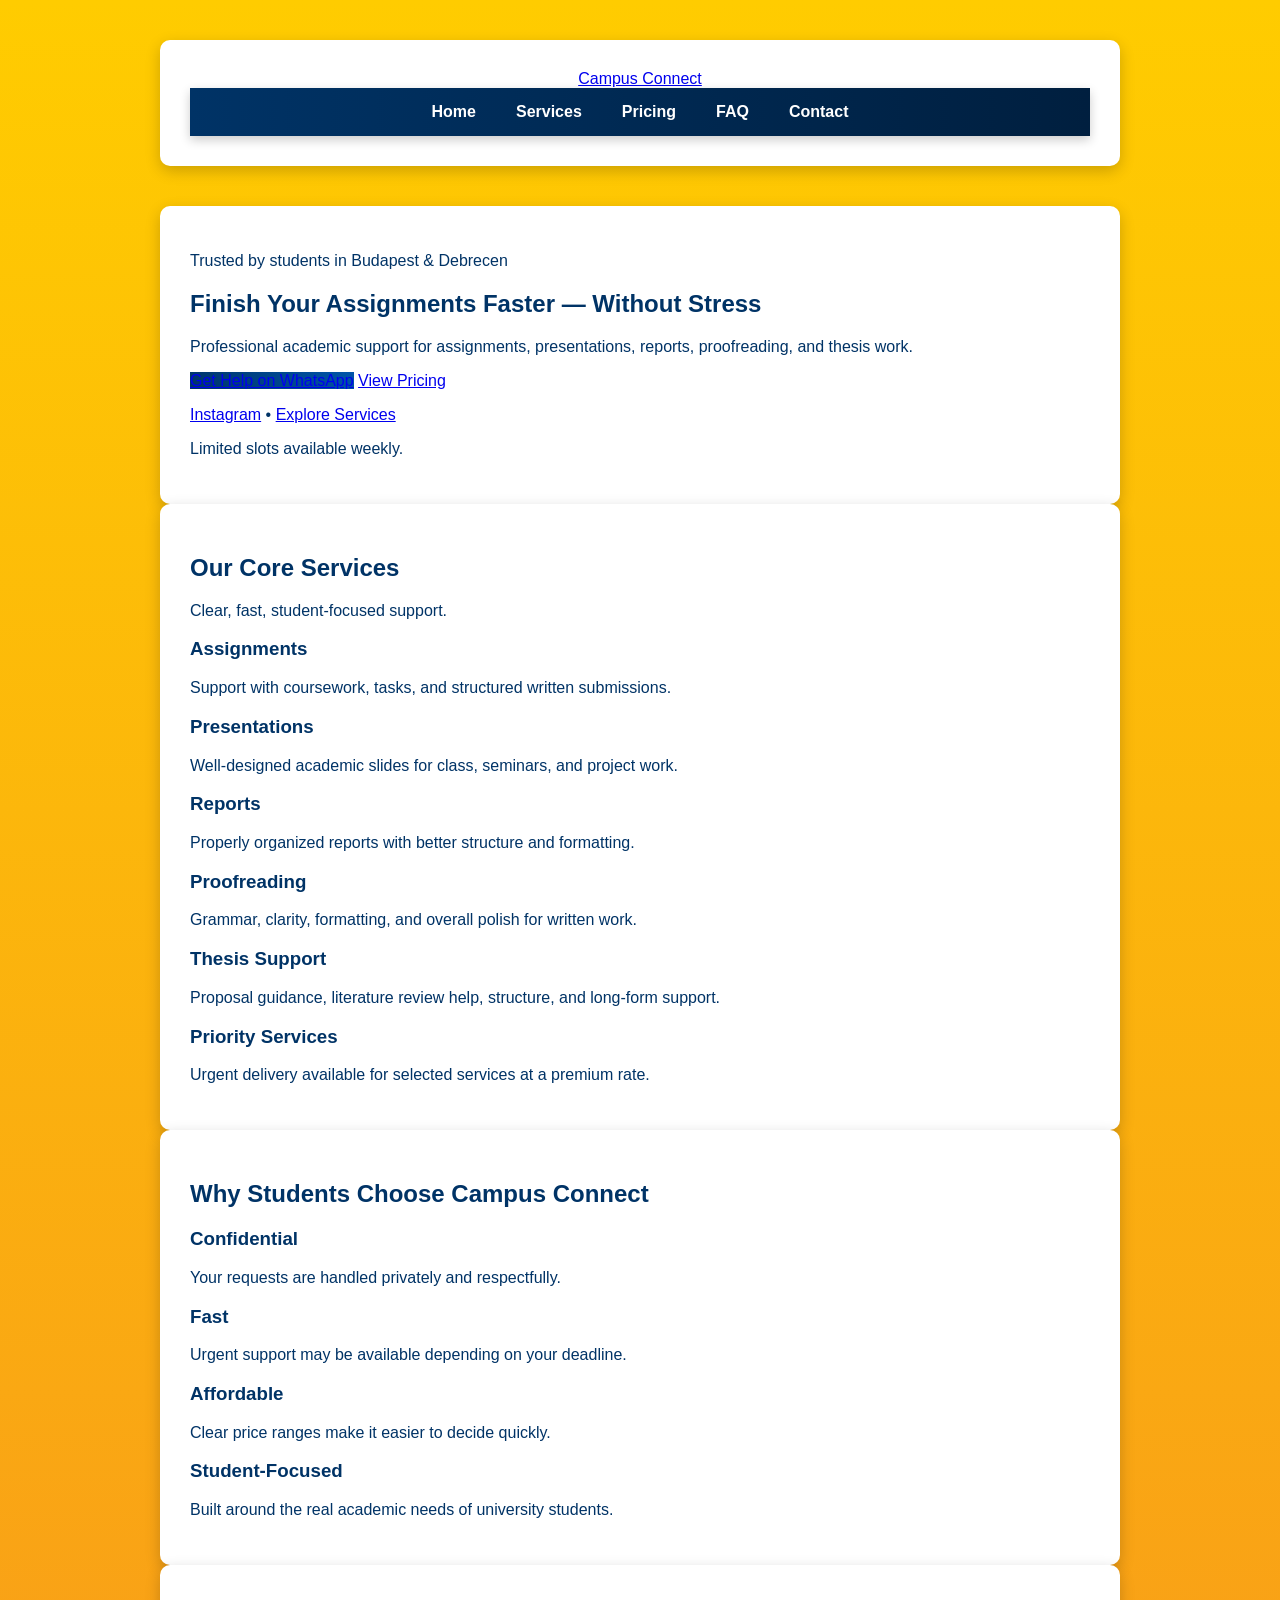
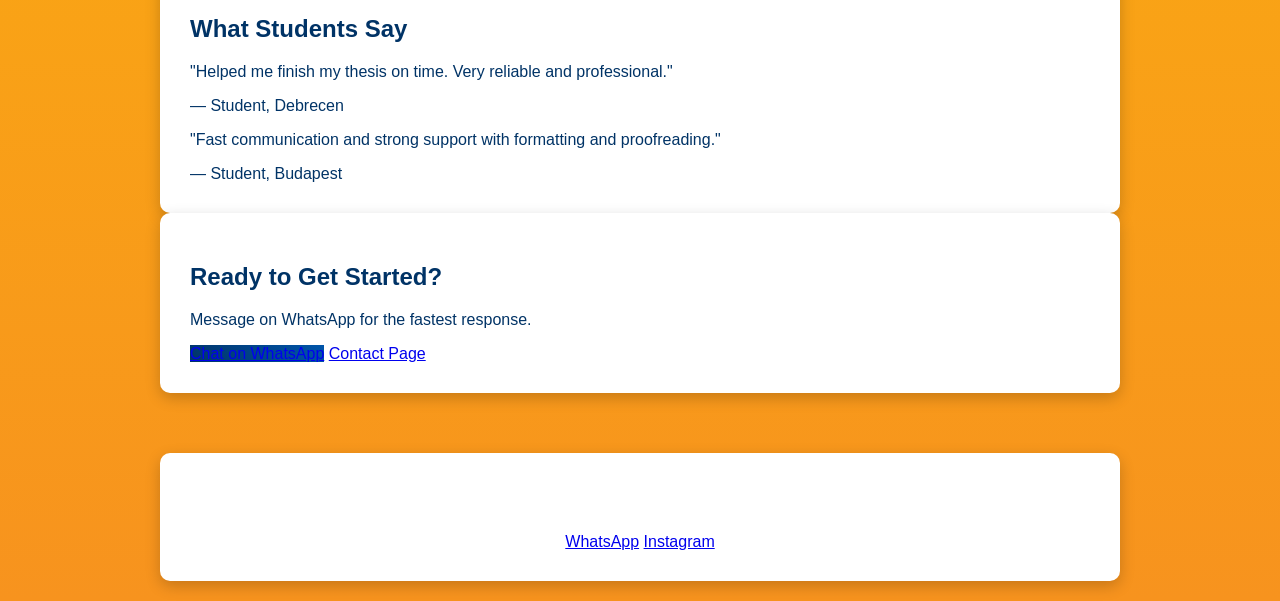
==== commit abab8270: "Revise index.html for improved content and layout Updated the content and structure of the index.htm" ====
--- a/index.html
+++ b/index.html
@@ -4,236 +4,138 @@
   <meta charset="UTF-8">
   <meta name="viewport" content="width=device-width, initial-scale=1.0">
   <title>Campus Connect | Academic Support</title>
-  <meta name="description" content="Academic support services for students in Budapest and Debrecen. Assignments, presentations, reports, proofreading, and thesis guidance.">
+  <meta name="description" content="Campus Connect offers academic support services for students in Budapest and Debrecen.">
   <link rel="stylesheet" href="style.css">
 </head>
-
 <body>
 
-<!-- NAVBAR -->
 <header class="navbar">
   <div class="container nav-container">
-    <h2 class="logo">Campus Connect</h2>
-
-    <nav>
-      <a href="#home">Home</a>
-      <a href="#services">Services</a>
-      <a href="#pricing">Pricing</a>
-      <a href="#faq">FAQ</a>
-      <a href="#contact">Contact</a>
+    <a href="index.html" class="logo">Campus Connect</a>
+    <nav class="nav-menu">
+      <a href="index.html" class="active">Home</a>
+      <a href="services.html">Services</a>
+      <a href="pricing.html">Pricing</a>
+      <a href="faq.html">FAQ</a>
+      <a href="contact.html">Contact</a>
     </nav>
   </div>
 </header>
 
-<!-- HERO -->
-<section id="home" class="hero">
+<section class="hero">
   <div class="container hero-content">
-
     <p class="tag">Trusted by students in Budapest & Debrecen</p>
-
     <h1>Finish Your Assignments Faster — Without Stress</h1>
-
     <p class="subtext">
-      Professional academic support for assignments, presentations, reports, and thesis work.
+      Professional academic support for assignments, presentations, reports, proofreading, and thesis work.
     </p>
 
     <div class="hero-buttons">
-      <a href="https://wa.me/36205105843" class="btn primary" target="_blank">
-        Get Help on WhatsApp
-      </a>
+      <a href="https://wa.me/36205105843" class="btn primary" target="_blank">Get Help on WhatsApp</a>
+      <a href="pricing.html" class="btn secondary">View Pricing</a>
     </div>
 
     <p class="secondary-links">
       <a href="https://instagram.com/campusconnect75" target="_blank">Instagram</a> •
-      <a href="#pricing">View Prices</a>
+      <a href="services.html">Explore Services</a>
     </p>
 
-    <p class="urgency">⚡ Limited slots available weekly</p>
-
+    <p class="urgency">Limited slots available weekly.</p>
   </div>
 </section>
 
-<!-- SERVICES -->
-<section id="services" class="section">
+<section class="section">
   <div class="container">
-
-    <h2>Our Services</h2>
-    <p class="section-sub">Simple, reliable academic support.</p>
+    <h2>Our Core Services</h2>
+    <p class="section-sub">Clear, fast, student-focused support.</p>
 
     <div class="grid">
-
       <div class="card">
         <h3>Assignments</h3>
-        <p>Support with coursework and academic tasks.</p>
-        <span>From 3,000 HUF</span>
+        <p>Support with coursework, tasks, and structured written submissions.</p>
       </div>
-
       <div class="card">
         <h3>Presentations</h3>
-        <p>Clean, structured and professional slides.</p>
-        <span>From 4,000 HUF</span>
+        <p>Well-designed academic slides for class, seminars, and project work.</p>
       </div>
-
       <div class="card">
         <h3>Reports</h3>
-        <p>Well-organized reports with proper formatting.</p>
-        <span>From 5,000 HUF</span>
+        <p>Properly organized reports with better structure and formatting.</p>
       </div>
-
+      <div class="card">
+        <h3>Proofreading</h3>
+        <p>Grammar, clarity, formatting, and overall polish for written work.</p>
+      </div>
       <div class="card">
         <h3>Thesis Support</h3>
-        <p>Guidance with writing, structure, and formatting.</p>
-        <span>From 10,000 HUF</span>
+        <p>Proposal guidance, literature review help, structure, and long-form support.</p>
       </div>
-
       <div class="card">
-        <h3>Proofreading</h3>
-        <p>Improve grammar, clarity, and presentation.</p>
-        <span>From 2,500 HUF</span>
+        <h3>Priority Services</h3>
+        <p>Urgent delivery available for selected services at a premium rate.</p>
       </div>
-
     </div>
   </div>
 </section>
 
-<!-- WHY CHOOSE US -->
 <section class="section light">
   <div class="container">
-
-    <h2>Why Choose Campus Connect</h2>
-
+    <h2>Why Students Choose Campus Connect</h2>
     <div class="grid small">
-
       <div class="card">
         <h3>Confidential</h3>
-        <p>Your work stays private.</p>
+        <p>Your requests are handled privately and respectfully.</p>
       </div>
-
       <div class="card">
         <h3>Fast</h3>
-        <p>Quick turnaround when needed.</p>
+        <p>Urgent support may be available depending on your deadline.</p>
       </div>
-
       <div class="card">
         <h3>Affordable</h3>
-        <p>Clear and fair pricing.</p>
+        <p>Clear price ranges make it easier to decide quickly.</p>
       </div>
-
       <div class="card">
         <h3>Student-Focused</h3>
-        <p>Built for university-level work.</p>
+        <p>Built around the real academic needs of university students.</p>
       </div>
-
     </div>
   </div>
 </section>
 
-<!-- PRICING -->
-<section id="pricing" class="section">
+<section class="section">
   <div class="container">
-
-    <h2>Starting Prices</h2>
-
-    <ul class="pricing-list">
-      <li>Proofreading — from 10,000 HUF</li>
-      <li>Assignments — from 18,000 HUF</li>
-      <li>Presentations — from 8,000 HUF</li>
-      <li>Reports — from 8,000 HUF</li>
-      <li>Thesis Support — from 10,000 HUF</li>
-    </ul>
-
-    <a href="https://wa.me/36205105843" class="btn primary" target="_blank">
-      Get a Quote on WhatsApp
-    </a>
-
-  </div>
-</section>
-
-<!-- TESTIMONIALS -->
-<section class="section light">
-  <div class="container">
-
     <h2>What Students Say</h2>
-
     <div class="grid">
-
       <div class="card">
-        <p>"Helped me finish my thesis on time. Very reliable."</p>
+        <p>"Helped me finish my thesis on time. Very reliable and professional."</p>
         <span>— Student, Debrecen</span>
       </div>
-
       <div class="card">
-        <p>"Great support and fast delivery. Highly recommend."</p>
+        <p>"Fast communication and strong support with formatting and proofreading."</p>
         <span>— Student, Budapest</span>
       </div>
-
     </div>
   </div>
 </section>
 
-<!-- FAQ -->
-<section id="faq" class="section">
+<section class="section light cta-section">
   <div class="container">
-
-    <h2>FAQ</h2>
-
-    <div class="faq">
-
-      <div>
-        <h4>Is my work confidential?</h4>
-        <p>Yes, all services are handled privately.</p>
-      </div>
-
-      <div>
-        <h4>How fast is delivery?</h4>
-        <p>Depends on the task. Urgent options may be available.</p>
-      </div>
-
-      <div>
-        <h4>How do payments work?</h4>
-        <p>Pricing is agreed before work begins.</p>
-      </div>
-
+    <h2>Ready to Get Started?</h2>
+    <p class="section-sub">Message on WhatsApp for the fastest response.</p>
+    <div class="hero-buttons">
+      <a href="https://wa.me/36205105843" class="btn primary" target="_blank">Chat on WhatsApp</a>
+      <a href="contact.html" class="btn secondary">Contact Page</a>
     </div>
-
   </div>
 </section>
 
-<!-- CONTACT -->
-<section id="contact" class="section light">
-  <div class="container">
-
-    <h2>Contact</h2>
-    <p>Best way to reach us is WhatsApp.</p>
-
-    <div class="contact-buttons">
-      <a href="https://wa.me/36205105843" class="btn primary" target="_blank">WhatsApp</a>
-      <a href="https://instagram.com/campusconnect75" class="btn instagram" target="_blank">Instagram</a>
-    </div>
-
-    <form class="form">
-      <input type="text" placeholder="Your Name" required>
-      <input type="email" placeholder="Your Email" required>
-      <textarea placeholder="Your Message" required></textarea>
-      <button type="submit" class="btn primary">Send Message</button>
-    </form>
-
-    <p>Email: <a href="mailto:campusconnectt75@gmail.com">campusconnectt75@gmail.com</a></p>
-
-  </div>
-</section>
-
-<!-- FOOTER -->
 <footer>
   <div class="container footer">
-
     <p>© 2026 Campus Connect</p>
-
     <div>
       <a href="https://wa.me/36205105843" target="_blank">WhatsApp</a>
       <a href="https://instagram.com/campusconnect75" target="_blank">Instagram</a>
     </div>
-
   </div>
 </footer>
 
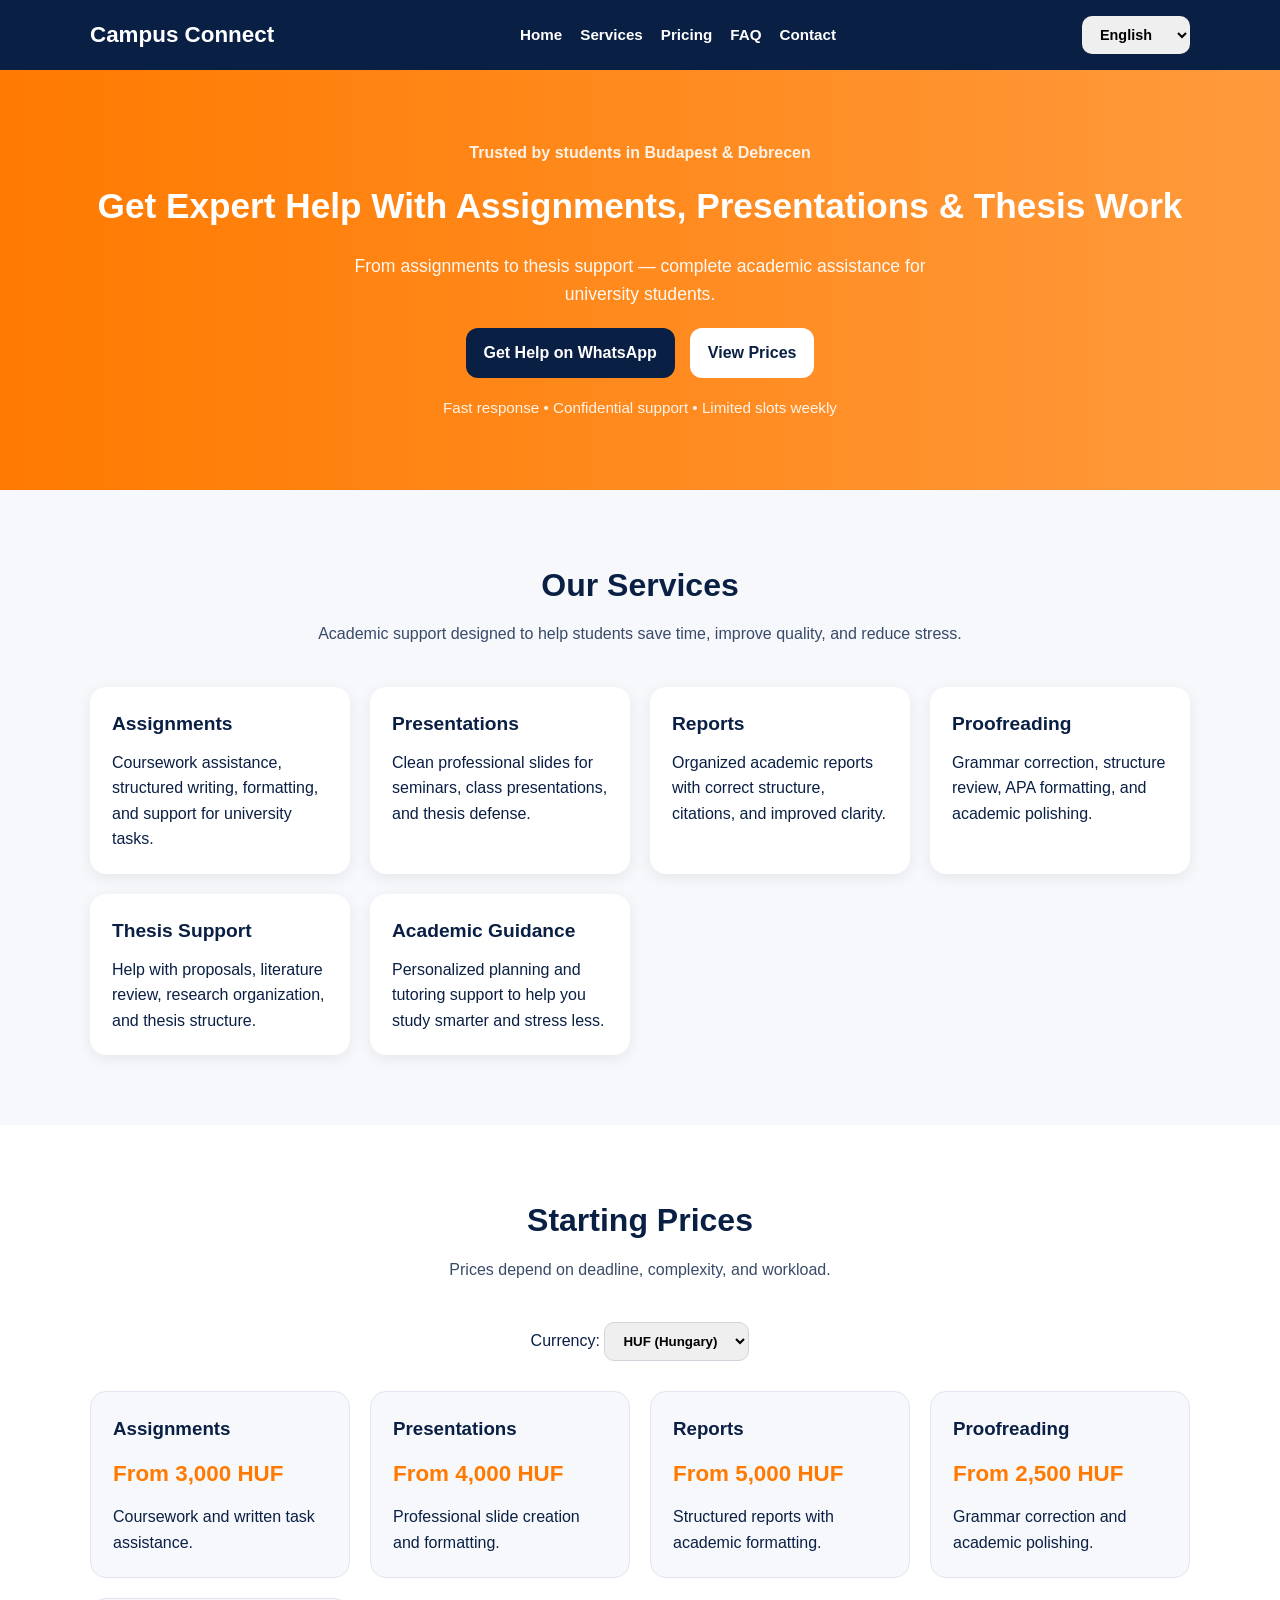
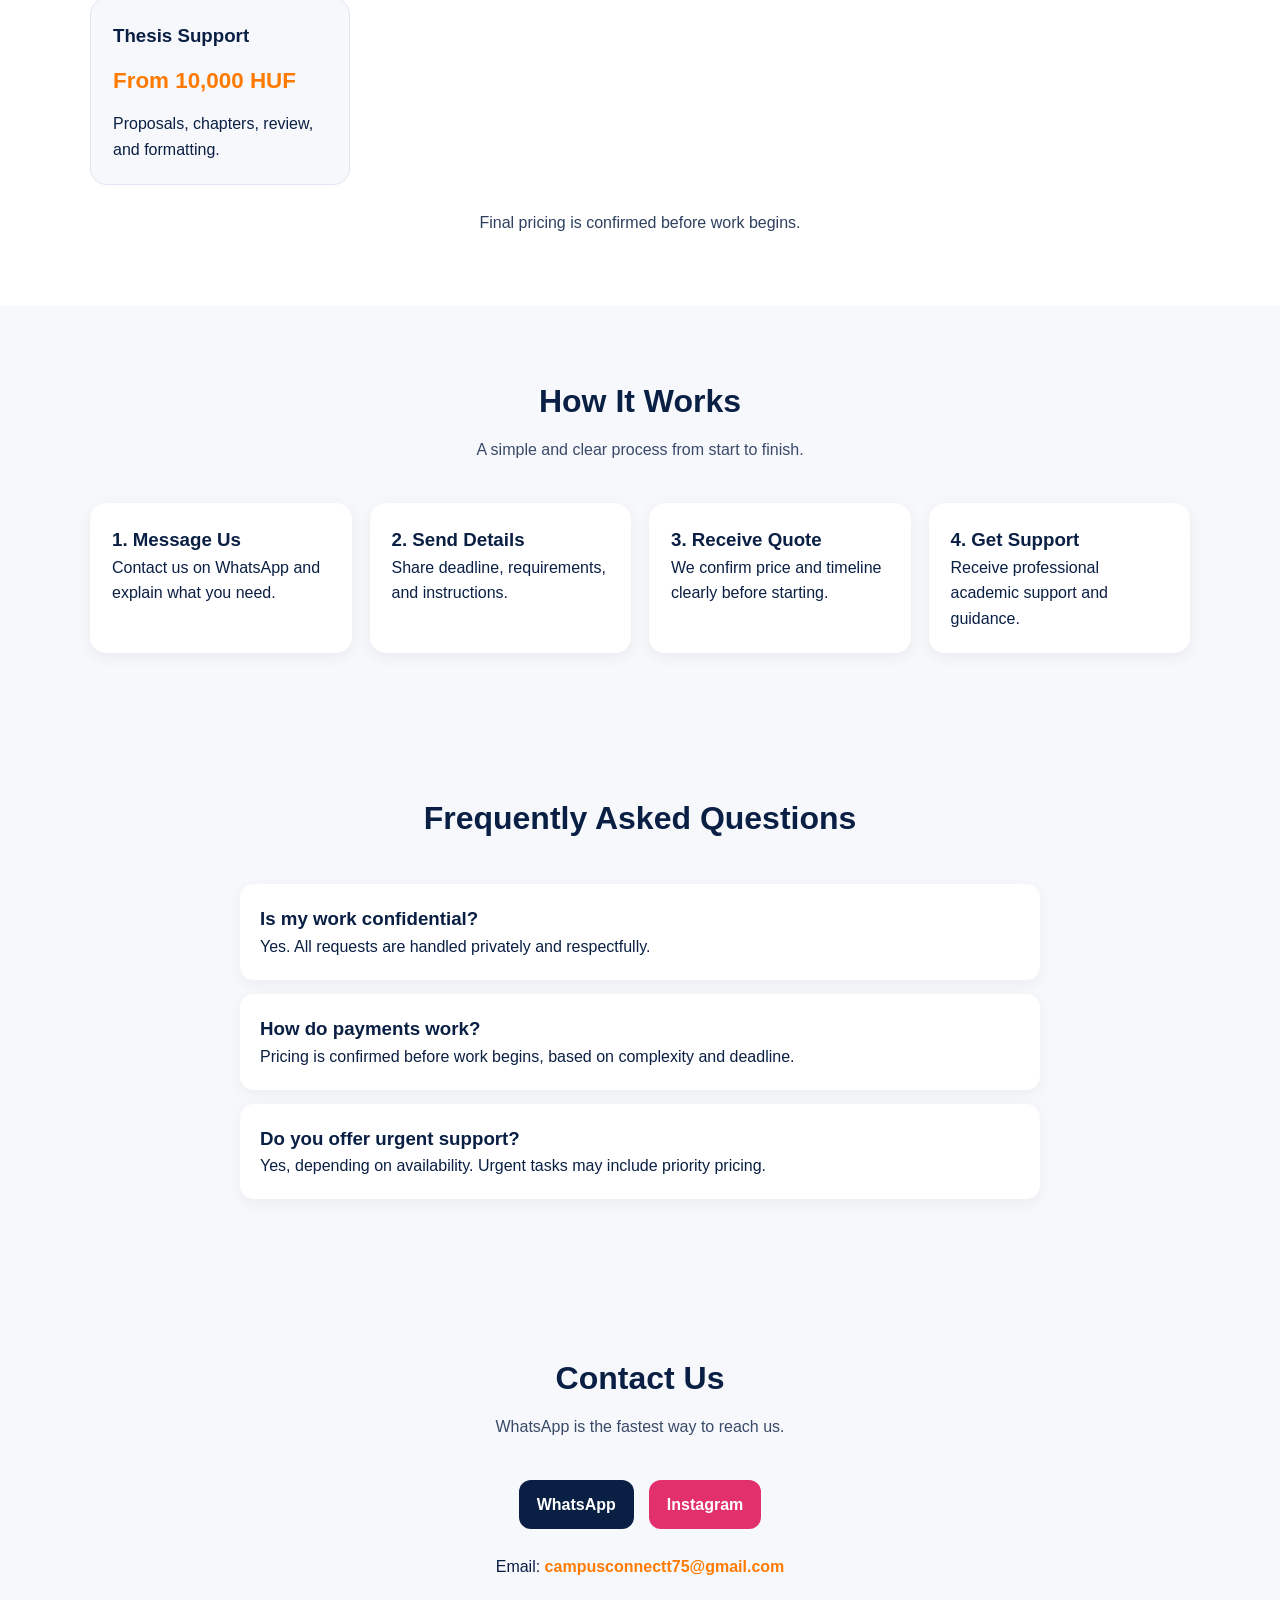
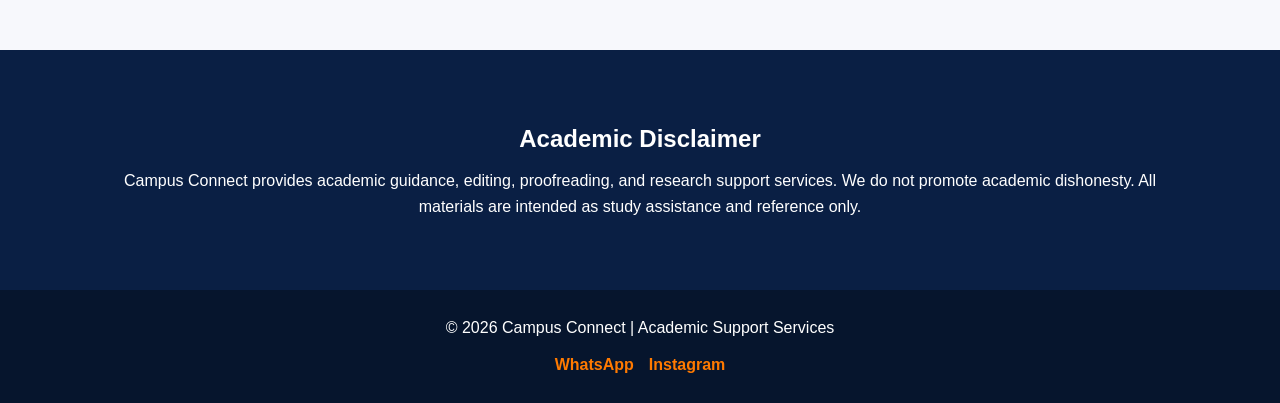
==== commit 6c28c4c8: "Revamp index.html with new layout and features Updated the HTML structure and content for Campus Con" ====
--- a/index.html
+++ b/index.html
@@ -1,143 +1,338 @@
 <!DOCTYPE html>
 <html lang="en">
 <head>
-  <meta charset="UTF-8">
-  <meta name="viewport" content="width=device-width, initial-scale=1.0">
-  <title>Campus Connect | Academic Support</title>
-  <meta name="description" content="Campus Connect offers academic support services for students in Budapest and Debrecen.">
-  <link rel="stylesheet" href="style.css">
+  <meta charset="UTF-8" />
+  <meta name="viewport" content="width=device-width, initial-scale=1.0" />
+
+  <title>Campus Connect | Academic Support Services</title>
+
+  <meta
+    name="description"
+    content="Campus Connect provides academic support services including assignments, presentations, proofreading, reports, and thesis support."
+  />
+
+  <link rel="stylesheet" href="style.css" />
 </head>
 <body>
 
-<header class="navbar">
-  <div class="container nav-container">
-    <a href="index.html" class="logo">Campus Connect</a>
-    <nav class="nav-menu">
-      <a href="index.html" class="active">Home</a>
-      <a href="services.html">Services</a>
-      <a href="pricing.html">Pricing</a>
-      <a href="faq.html">FAQ</a>
-      <a href="contact.html">Contact</a>
-    </nav>
-  </div>
-</header>
-
-<section class="hero">
-  <div class="container hero-content">
-    <p class="tag">Trusted by students in Budapest & Debrecen</p>
-    <h1>Finish Your Assignments Faster — Without Stress</h1>
-    <p class="subtext">
-      Professional academic support for assignments, presentations, reports, proofreading, and thesis work.
-    </p>
-
-    <div class="hero-buttons">
-      <a href="https://wa.me/36205105843" class="btn primary" target="_blank">Get Help on WhatsApp</a>
-      <a href="pricing.html" class="btn secondary">View Pricing</a>
-    </div>
-
-    <p class="secondary-links">
-      <a href="https://instagram.com/campusconnect75" target="_blank">Instagram</a> •
-      <a href="services.html">Explore Services</a>
-    </p>
-
-    <p class="urgency">Limited slots available weekly.</p>
-  </div>
-</section>
-
-<section class="section">
-  <div class="container">
-    <h2>Our Core Services</h2>
-    <p class="section-sub">Clear, fast, student-focused support.</p>
-
-    <div class="grid">
-      <div class="card">
-        <h3>Assignments</h3>
-        <p>Support with coursework, tasks, and structured written submissions.</p>
-      </div>
-      <div class="card">
-        <h3>Presentations</h3>
-        <p>Well-designed academic slides for class, seminars, and project work.</p>
-      </div>
-      <div class="card">
-        <h3>Reports</h3>
-        <p>Properly organized reports with better structure and formatting.</p>
-      </div>
-      <div class="card">
-        <h3>Proofreading</h3>
-        <p>Grammar, clarity, formatting, and overall polish for written work.</p>
-      </div>
-      <div class="card">
-        <h3>Thesis Support</h3>
-        <p>Proposal guidance, literature review help, structure, and long-form support.</p>
-      </div>
-      <div class="card">
-        <h3>Priority Services</h3>
-        <p>Urgent delivery available for selected services at a premium rate.</p>
-      </div>
-    </div>
-  </div>
-</section>
-
-<section class="section light">
-  <div class="container">
-    <h2>Why Students Choose Campus Connect</h2>
-    <div class="grid small">
-      <div class="card">
-        <h3>Confidential</h3>
-        <p>Your requests are handled privately and respectfully.</p>
-      </div>
-      <div class="card">
-        <h3>Fast</h3>
-        <p>Urgent support may be available depending on your deadline.</p>
-      </div>
-      <div class="card">
-        <h3>Affordable</h3>
-        <p>Clear price ranges make it easier to decide quickly.</p>
-      </div>
-      <div class="card">
-        <h3>Student-Focused</h3>
-        <p>Built around the real academic needs of university students.</p>
-      </div>
-    </div>
-  </div>
-</section>
-
-<section class="section">
-  <div class="container">
-    <h2>What Students Say</h2>
-    <div class="grid">
-      <div class="card">
-        <p>"Helped me finish my thesis on time. Very reliable and professional."</p>
-        <span>— Student, Debrecen</span>
-      </div>
-      <div class="card">
-        <p>"Fast communication and strong support with formatting and proofreading."</p>
-        <span>— Student, Budapest</span>
-      </div>
-    </div>
-  </div>
-</section>
-
-<section class="section light cta-section">
-  <div class="container">
-    <h2>Ready to Get Started?</h2>
-    <p class="section-sub">Message on WhatsApp for the fastest response.</p>
-    <div class="hero-buttons">
-      <a href="https://wa.me/36205105843" class="btn primary" target="_blank">Chat on WhatsApp</a>
-      <a href="contact.html" class="btn secondary">Contact Page</a>
-    </div>
-  </div>
-</section>
-
-<footer>
-  <div class="container footer">
-    <p>© 2026 Campus Connect</p>
-    <div>
-      <a href="https://wa.me/36205105843" target="_blank">WhatsApp</a>
-      <a href="https://instagram.com/campusconnect75" target="_blank">Instagram</a>
-    </div>
-  </div>
-</footer>
+  <!-- HEADER -->
+  <header class="site-header">
+    <div class="container nav-container">
+
+      <a href="#home" class="logo">Campus Connect</a>
+
+      <nav class="nav-menu">
+        <a href="#home" data-i18n="nav_home">Home</a>
+        <a href="#services" data-i18n="nav_services">Services</a>
+        <a href="#pricing" data-i18n="nav_pricing">Pricing</a>
+        <a href="#faq" data-i18n="nav_faq">FAQ</a>
+        <a href="#contact" data-i18n="nav_contact">Contact</a>
+      </nav>
+
+      <!-- LANGUAGE SWITCHER -->
+      <div class="language-switcher">
+        <select id="language-select">
+          <option value="en">English</option>
+          <option value="hu">Magyar</option>
+          <option value="fr">Français</option>
+          <option value="de">Deutsch</option>
+        </select>
+      </div>
+
+    </div>
+  </header>
+
+  <!-- HERO -->
+  <section id="home" class="hero">
+    <div class="container hero-content">
+
+      <p class="hero-tag" data-i18n="hero_tag">
+        Trusted by students in Budapest & Debrecen
+      </p>
+
+      <h1 data-i18n="hero_title">
+        Get Expert Help With Assignments, Presentations & Thesis Work
+      </h1>
+
+      <p class="hero-subtext" data-i18n="hero_subtext">
+        From assignments to thesis support — complete academic assistance for university students.
+      </p>
+
+      <div class="hero-buttons">
+        <a
+          href="https://wa.me/36205105843"
+          class="btn btn-primary"
+          target="_blank"
+          rel="noopener noreferrer"
+          data-i18n="hero_btn_whatsapp"
+        >
+          Get Help on WhatsApp
+        </a>
+
+        <a href="#pricing" class="btn btn-secondary" data-i18n="hero_btn_prices">
+          View Prices
+        </a>
+      </div>
+
+      <p class="hero-note" data-i18n="hero_note">
+        Fast response • Confidential support • Limited slots weekly
+      </p>
+
+    </div>
+  </section>
+
+  <!-- SERVICES -->
+  <section id="services" class="section services">
+    <div class="container">
+
+      <div class="section-heading">
+        <h2 data-i18n="services_title">Our Services</h2>
+        <p data-i18n="services_sub">
+          Academic support designed to help students save time, improve quality, and reduce stress.
+        </p>
+      </div>
+
+      <div class="service-grid">
+
+        <article class="service-card">
+          <h3 data-i18n="service_assignments">Assignments</h3>
+          <p data-i18n="service_assignments_desc">
+            Coursework assistance, structured writing, formatting, and support for university tasks.
+          </p>
+        </article>
+
+        <article class="service-card">
+          <h3 data-i18n="service_presentations">Presentations</h3>
+          <p data-i18n="service_presentations_desc">
+            Clean professional slides for seminars, class presentations, and thesis defense.
+          </p>
+        </article>
+
+        <article class="service-card">
+          <h3 data-i18n="service_reports">Reports</h3>
+          <p data-i18n="service_reports_desc">
+            Organized academic reports with correct structure, citations, and improved clarity.
+          </p>
+        </article>
+
+        <article class="service-card">
+          <h3 data-i18n="service_proofreading">Proofreading</h3>
+          <p data-i18n="service_proofreading_desc">
+            Grammar correction, structure review, APA formatting, and academic polishing.
+          </p>
+        </article>
+
+        <article class="service-card">
+          <h3 data-i18n="service_thesis">Thesis Support</h3>
+          <p data-i18n="service_thesis_desc">
+            Help with proposals, literature review, research organization, and thesis structure.
+          </p>
+        </article>
+
+        <article class="service-card">
+          <h3 data-i18n="service_guidance">Academic Guidance</h3>
+          <p data-i18n="service_guidance_desc">
+            Personalized planning and tutoring support to help you study smarter and stress less.
+          </p>
+        </article>
+
+      </div>
+    </div>
+  </section>
+
+  <!-- PRICING -->
+  <section id="pricing" class="section pricing">
+    <div class="container">
+
+      <div class="section-heading">
+        <h2 data-i18n="pricing_title">Starting Prices</h2>
+        <p data-i18n="pricing_sub">
+          Prices depend on deadline, complexity, and workload.
+        </p>
+      </div>
+
+      <!-- CURRENCY SWITCHER -->
+      <div class="currency-switcher">
+        <label for="currencySelect" data-i18n="currency_label">Currency:</label>
+        <select id="currencySelect">
+          <option value="HUF">HUF (Hungary)</option>
+          <option value="GHS">GHS (Ghana)</option>
+          <option value="USD">USD (USA)</option>
+          <option value="EUR">EUR (Europe)</option>
+        </select>
+      </div>
+
+      <div class="pricing-grid">
+
+        <div class="pricing-card">
+          <h3 data-i18n="price_assignments">Assignments</h3>
+          <p class="pricing-amount" data-price-huf="3000">From 3,000 HUF</p>
+          <p data-i18n="price_assignments_desc">Coursework and written task assistance.</p>
+        </div>
+
+        <div class="pricing-card">
+          <h3 data-i18n="price_presentations">Presentations</h3>
+          <p class="pricing-amount" data-price-huf="4000">From 4,000 HUF</p>
+          <p data-i18n="price_presentations_desc">Professional slide creation and formatting.</p>
+        </div>
+
+        <div class="pricing-card">
+          <h3 data-i18n="price_reports">Reports</h3>
+          <p class="pricing-amount" data-price-huf="5000">From 5,000 HUF</p>
+          <p data-i18n="price_reports_desc">Structured reports with academic formatting.</p>
+        </div>
+
+        <div class="pricing-card">
+          <h3 data-i18n="price_proofreading">Proofreading</h3>
+          <p class="pricing-amount" data-price-huf="2500">From 2,500 HUF</p>
+          <p data-i18n="price_proofreading_desc">Grammar correction and academic polishing.</p>
+        </div>
+
+        <div class="pricing-card">
+          <h3 data-i18n="price_thesis">Thesis Support</h3>
+          <p class="pricing-amount" data-price-huf="10000">From 10,000 HUF</p>
+          <p data-i18n="price_thesis_desc">Proposals, chapters, review, and formatting.</p>
+        </div>
+
+      </div>
+
+      <p class="pricing-note" data-i18n="pricing_note">
+        Final pricing is confirmed before work begins.
+      </p>
+
+    </div>
+  </section>
+
+  <!-- HOW IT WORKS -->
+  <section class="section how-it-works">
+    <div class="container">
+
+      <div class="section-heading">
+        <h2 data-i18n="how_title">How It Works</h2>
+        <p data-i18n="how_sub">A simple and clear process from start to finish.</p>
+      </div>
+
+      <div class="steps-grid">
+        <div class="step-card">
+          <h3 data-i18n="how_step1">1. Message Us</h3>
+          <p data-i18n="how_step1_desc">Contact us on WhatsApp and explain what you need.</p>
+        </div>
+
+        <div class="step-card">
+          <h3 data-i18n="how_step2">2. Send Details</h3>
+          <p data-i18n="how_step2_desc">Share deadline, requirements, and instructions.</p>
+        </div>
+
+        <div class="step-card">
+          <h3 data-i18n="how_step3">3. Receive Quote</h3>
+          <p data-i18n="how_step3_desc">We confirm price and timeline clearly before starting.</p>
+        </div>
+
+        <div class="step-card">
+          <h3 data-i18n="how_step4">4. Get Support</h3>
+          <p data-i18n="how_step4_desc">Receive professional academic support and guidance.</p>
+        </div>
+      </div>
+
+    </div>
+  </section>
+
+  <!-- FAQ -->
+  <section id="faq" class="section faq">
+    <div class="container">
+
+      <div class="section-heading">
+        <h2 data-i18n="faq_title">Frequently Asked Questions</h2>
+      </div>
+
+      <div class="faq-list">
+
+        <div class="faq-item">
+          <h3 data-i18n="faq1_q">Is my work confidential?</h3>
+          <p data-i18n="faq1_a">Yes. All requests are handled privately and respectfully.</p>
+        </div>
+
+        <div class="faq-item">
+          <h3 data-i18n="faq2_q">How do payments work?</h3>
+          <p data-i18n="faq2_a">
+            Pricing is confirmed before work begins, based on complexity and deadline.
+          </p>
+        </div>
+
+        <div class="faq-item">
+          <h3 data-i18n="faq3_q">Do you offer urgent support?</h3>
+          <p data-i18n="faq3_a">
+            Yes, depending on availability. Urgent tasks may include priority pricing.
+          </p>
+        </div>
+
+      </div>
+    </div>
+  </section>
+
+  <!-- CONTACT -->
+  <section id="contact" class="section contact">
+    <div class="container">
+
+      <div class="section-heading">
+        <h2 data-i18n="contact_title">Contact Us</h2>
+        <p data-i18n="contact_sub">WhatsApp is the fastest way to reach us.</p>
+      </div>
+
+      <div class="contact-actions">
+        <a
+          href="https://wa.me/36205105843"
+          class="btn btn-primary"
+          target="_blank"
+          rel="noopener noreferrer"
+        >
+          WhatsApp
+        </a>
+
+        <a
+          href="https://instagram.com/campusconnect75"
+          class="btn btn-instagram"
+          target="_blank"
+          rel="noopener noreferrer"
+        >
+          Instagram
+        </a>
+      </div>
+
+      <p class="contact-email">
+        Email:
+        <a href="mailto:campusconnectt75@gmail.com">campusconnectt75@gmail.com</a>
+      </p>
+
+    </div>
+  </section>
+
+  <!-- DISCLAIMER -->
+  <section class="section disclaimer">
+    <div class="container">
+      <h2 data-i18n="disclaimer_title">Academic Disclaimer</h2>
+      <p data-i18n="disclaimer_text">
+        Campus Connect provides academic guidance, editing, proofreading, and research support services.
+        We do not promote academic dishonesty. All materials are intended as study assistance and reference only.
+      </p>
+    </div>
+  </section>
+
+  <!-- FOOTER -->
+  <footer class="site-footer">
+    <div class="container footer-content">
+      <p data-i18n="footer_text">© 2026 Campus Connect | Academic Support Services</p>
+
+      <div class="footer-links">
+        <a href="https://wa.me/36205105843" target="_blank">WhatsApp</a>
+        <a href="https://instagram.com/campusconnect75" target="_blank">Instagram</a>
+      </div>
+    </div>
+  </footer>
+
+  <!-- SCRIPTS -->
+  <script src="translations.js"></script>
+  <script src="currency.js"></script>
 
 </body>
 </html>
--- a/style.css
+++ b/style.css
@@ -1,183 +1,314 @@
+* {
+  margin: 0;
+  padding: 0;
+  box-sizing: border-box;
+  font-family: Arial, sans-serif;
+}
+
 body {
-    margin: 0;
-    font-family: Arial, sans-serif;
-    background: linear-gradient(to bottom, #ffcc00, #f7931e);
-    color: #003366;
-}
-
-/* ===== NAVIGATION BAR ===== */
-nav {
-    position: sticky;
-    top: 0;
-    background: linear-gradient(90deg, #003366, #001f3f);
-    padding: 15px 0;
-    display: flex;
-    justify-content: center;
-    gap: 40px;
-    box-shadow: 0 4px 10px rgba(0,0,0,0.2);
-    z-index: 1000;
-}
-
-nav a {
-    color: white;
-    text-decoration: none;
-    font-weight: bold;
-    font-size: 16px;
-    position: relative;
-    transition: 0.3s ease;
-}
-
-nav a::after {
-    content: "";
-    position: absolute;
-    width: 0%;
-    height: 2px;
-    background: #ffcc00;
-    left: 0;
-    bottom: -5px;
-    transition: 0.3s;
-}
-
-nav a:hover {
-    color: #ffcc00;
-}
-
-nav a:hover::after {
-    width: 100%;
-}
-
-/* Header */
-header {
-    text-align: center;
-    padding: 40px 20px;
-    color: white;
-}
-
-header img {
-    width: 120px;
-}
-
-header h1 {
-    margin: 10px 0 5px;
-    font-size: 40px;
-}
-
-/* Container */
+  background: #f7f8fc;
+  color: #0a1f44;
+  line-height: 1.6;
+}
+
 .container {
-    max-width: 900px;
-    margin: auto;
-    background: white;
-    padding: 30px;
-    border-radius: 10px;
-    box-shadow: 0px 5px 15px rgba(0,0,0,0.2);
-}
-
-/* Hero Box */
-.hero-box {
-    background-color: #e53935;
-    color: white;
-    padding: 20px;
-    border-radius: 8px;
-    text-align: center;
-    font-size: 22px;
-    margin-bottom: 20px;
-}
-
-.button {
-    display: inline-block;
-    padding: 12px 25px;
-    border-radius: 30px;
-    text-decoration: none;
-    color: white;
-    font-weight: bold;
-    transition: 0.3s ease;
-    box-shadow: 0 4px 15px rgba(0,0,0,0.2);
-}
-
-.primary {
-    background: linear-gradient(45deg, #003366, #0055aa);
-}
-
-.whatsapp {
-    background: linear-gradient(45deg, #25D366, #1ebe5d);
-}
-
-.instagram {
-    background: linear-gradient(45deg, #E1306C, #C13584);
-}
-
-.button:hover {
-    transform: translateY(-4px);
-    box-shadow: 0 8px 25px rgba(0,0,0,0.3);
-}
-
-.whatsapp { background-color: #25D366; }
-.instagram { background-color: #E1306C; }
-.primary { background-color: #003366; }
-
-/* Testimonials */
-.testimonial {
-    display: none;
-    background: #f4f4f4;
-    padding: 15px;
-    border-radius: 8px;
-}
-
-/* ===== FAQ SECTION ===== */
-.faq-container {
-    max-width: 800px;
-    margin: auto;
+  width: 92%;
+  max-width: 1100px;
+  margin: auto;
+}
+
+.site-header {
+  background: #0a1f44;
+  padding: 16px 0;
+  position: sticky;
+  top: 0;
+  z-index: 999;
+}
+
+.nav-container {
+  display: flex;
+  justify-content: space-between;
+  align-items: center;
+  flex-wrap: wrap;
+}
+
+.logo {
+  font-size: 1.4rem;
+  font-weight: bold;
+  color: #fff;
+  text-decoration: none;
+}
+
+.nav-menu {
+  display: flex;
+  gap: 18px;
+  flex-wrap: wrap;
+}
+
+.nav-menu a {
+  color: #fff;
+  text-decoration: none;
+  font-weight: 600;
+  font-size: 0.95rem;
+  transition: 0.2s;
+}
+
+.nav-menu a:hover {
+  color: #ff7a00;
+}
+
+.language-switcher select {
+  padding: 10px 14px;
+  border-radius: 10px;
+  border: none;
+  font-size: 0.9rem;
+  font-weight: 600;
+  cursor: pointer;
+}
+
+.hero {
+  background: linear-gradient(to right, #ff7a00, #ff9a3c);
+  color: white;
+  padding: 70px 0;
+  text-align: center;
+}
+
+.hero-content h1 {
+  font-size: 2.2rem;
+  margin: 12px 0;
+}
+
+.hero-tag {
+  font-size: 1rem;
+  font-weight: 600;
+  opacity: 0.9;
+}
+
+.hero-subtext {
+  font-size: 1.1rem;
+  margin: 18px auto;
+  max-width: 650px;
+  opacity: 0.95;
+}
+
+.hero-buttons {
+  margin-top: 20px;
+  display: flex;
+  justify-content: center;
+  gap: 15px;
+  flex-wrap: wrap;
+}
+
+.btn {
+  padding: 12px 18px;
+  border-radius: 12px;
+  font-weight: bold;
+  text-decoration: none;
+  display: inline-block;
+  transition: 0.2s;
+}
+
+.btn-primary {
+  background: #0a1f44;
+  color: white;
+}
+
+.btn-primary:hover {
+  background: #06152d;
+}
+
+.btn-secondary {
+  background: white;
+  color: #0a1f44;
+}
+
+.btn-secondary:hover {
+  background: #f2f2f2;
+}
+
+.btn-instagram {
+  background: #e1306c;
+  color: white;
+}
+
+.btn-instagram:hover {
+  background: #c01f56;
+}
+
+.hero-note {
+  margin-top: 18px;
+  font-size: 0.95rem;
+  opacity: 0.9;
+}
+
+.section {
+  padding: 70px 0;
+}
+
+.section-heading {
+  text-align: center;
+  margin-bottom: 40px;
+}
+
+.section-heading h2 {
+  font-size: 2rem;
+  margin-bottom: 10px;
+}
+
+.section-heading p {
+  max-width: 700px;
+  margin: auto;
+  opacity: 0.8;
+}
+
+.service-grid {
+  display: grid;
+  grid-template-columns: repeat(auto-fit, minmax(240px, 1fr));
+  gap: 20px;
+}
+
+.service-card {
+  background: white;
+  padding: 22px;
+  border-radius: 16px;
+  box-shadow: 0 4px 15px rgba(0,0,0,0.07);
+}
+
+.service-card h3 {
+  margin-bottom: 10px;
+  font-size: 1.2rem;
+}
+
+.pricing {
+  background: #ffffff;
+}
+
+.currency-switcher {
+  text-align: center;
+  margin-bottom: 30px;
+}
+
+.currency-switcher select {
+  padding: 10px 14px;
+  border-radius: 10px;
+  border: 1px solid #d1d5db;
+  font-weight: 600;
+}
+
+.pricing-grid {
+  display: grid;
+  grid-template-columns: repeat(auto-fit, minmax(240px, 1fr));
+  gap: 20px;
+}
+
+.pricing-card {
+  background: #f7f8fc;
+  padding: 22px;
+  border-radius: 16px;
+  border: 1px solid #e2e5f1;
+}
+
+.pricing-amount {
+  font-size: 1.4rem;
+  font-weight: bold;
+  margin: 12px 0;
+  color: #ff7a00;
+}
+
+.pricing-note {
+  text-align: center;
+  margin-top: 25px;
+  opacity: 0.85;
+}
+
+.steps-grid {
+  display: grid;
+  grid-template-columns: repeat(auto-fit, minmax(220px, 1fr));
+  gap: 18px;
+}
+
+.step-card {
+  background: white;
+  padding: 22px;
+  border-radius: 16px;
+  box-shadow: 0 4px 15px rgba(0,0,0,0.06);
+}
+
+.faq-list {
+  max-width: 800px;
+  margin: auto;
 }
 
 .faq-item {
-    background: #f4f4f4;
-    margin-bottom: 15px;
-    border-radius: 8px;
-    overflow: hidden;
-    box-shadow: 0 3px 8px rgba(0,0,0,0.1);
-}
-
-.faq-question {
-    padding: 15px;
-    cursor: pointer;
-    font-weight: bold;
-    background: #003366;
-    color: white;
-}
-
-.faq-answer {
-    display: none;
-    padding: 15px;
-    background: white;
-}
-
-
-/* Form */
-input, textarea {
-    width: 100%;
-    padding: 10px;
-    margin-top: 8px;
-    margin-bottom: 15px;
-    border-radius: 5px;
-    border: 1px solid #ccc;
-}
-
-/* Footer */
-footer {
-    text-align: center;
-    padding: 20px;
-    color: white;
-    margin-top: 40px;
-}
-
-/* Mobile */
-@media (max-width: 600px) {
-    header h1 {
-        font-size: 28px;
-    }
-
-    .container {
-        margin: 15px;
-        padding: 20px;
-    }
-}
+  background: white;
+  padding: 20px;
+  border-radius: 14px;
+  margin-bottom: 14px;
+  box-shadow: 0 4px 15px rgba(0,0,0,0.05);
+}
+
+.contact-actions {
+  display: flex;
+  justify-content: center;
+  gap: 15px;
+  flex-wrap: wrap;
+  margin-bottom: 25px;
+}
+
+.contact-email {
+  text-align: center;
+  font-size: 1rem;
+}
+
+.contact-email a {
+  color: #ff7a00;
+  font-weight: bold;
+  text-decoration: none;
+}
+
+.disclaimer {
+  background: #0a1f44;
+  color: white;
+  text-align: center;
+}
+
+.disclaimer h2 {
+  margin-bottom: 10px;
+}
+
+.site-footer {
+  background: #06152d;
+  color: white;
+  padding: 25px 0;
+  text-align: center;
+}
+
+.footer-content {
+  display: flex;
+  flex-direction: column;
+  gap: 12px;
+}
+
+.footer-links {
+  display: flex;
+  justify-content: center;
+  gap: 15px;
+  flex-wrap: wrap;
+}
+
+.footer-links a {
+  color: #ff7a00;
+  text-decoration: none;
+  font-weight: bold;
+}
+
+@media (max-width: 768px) {
+  .hero-content h1 {
+    font-size: 1.7rem;
+  }
+
+  .nav-container {
+    flex-direction: column;
+    gap: 14px;
+  }
+}
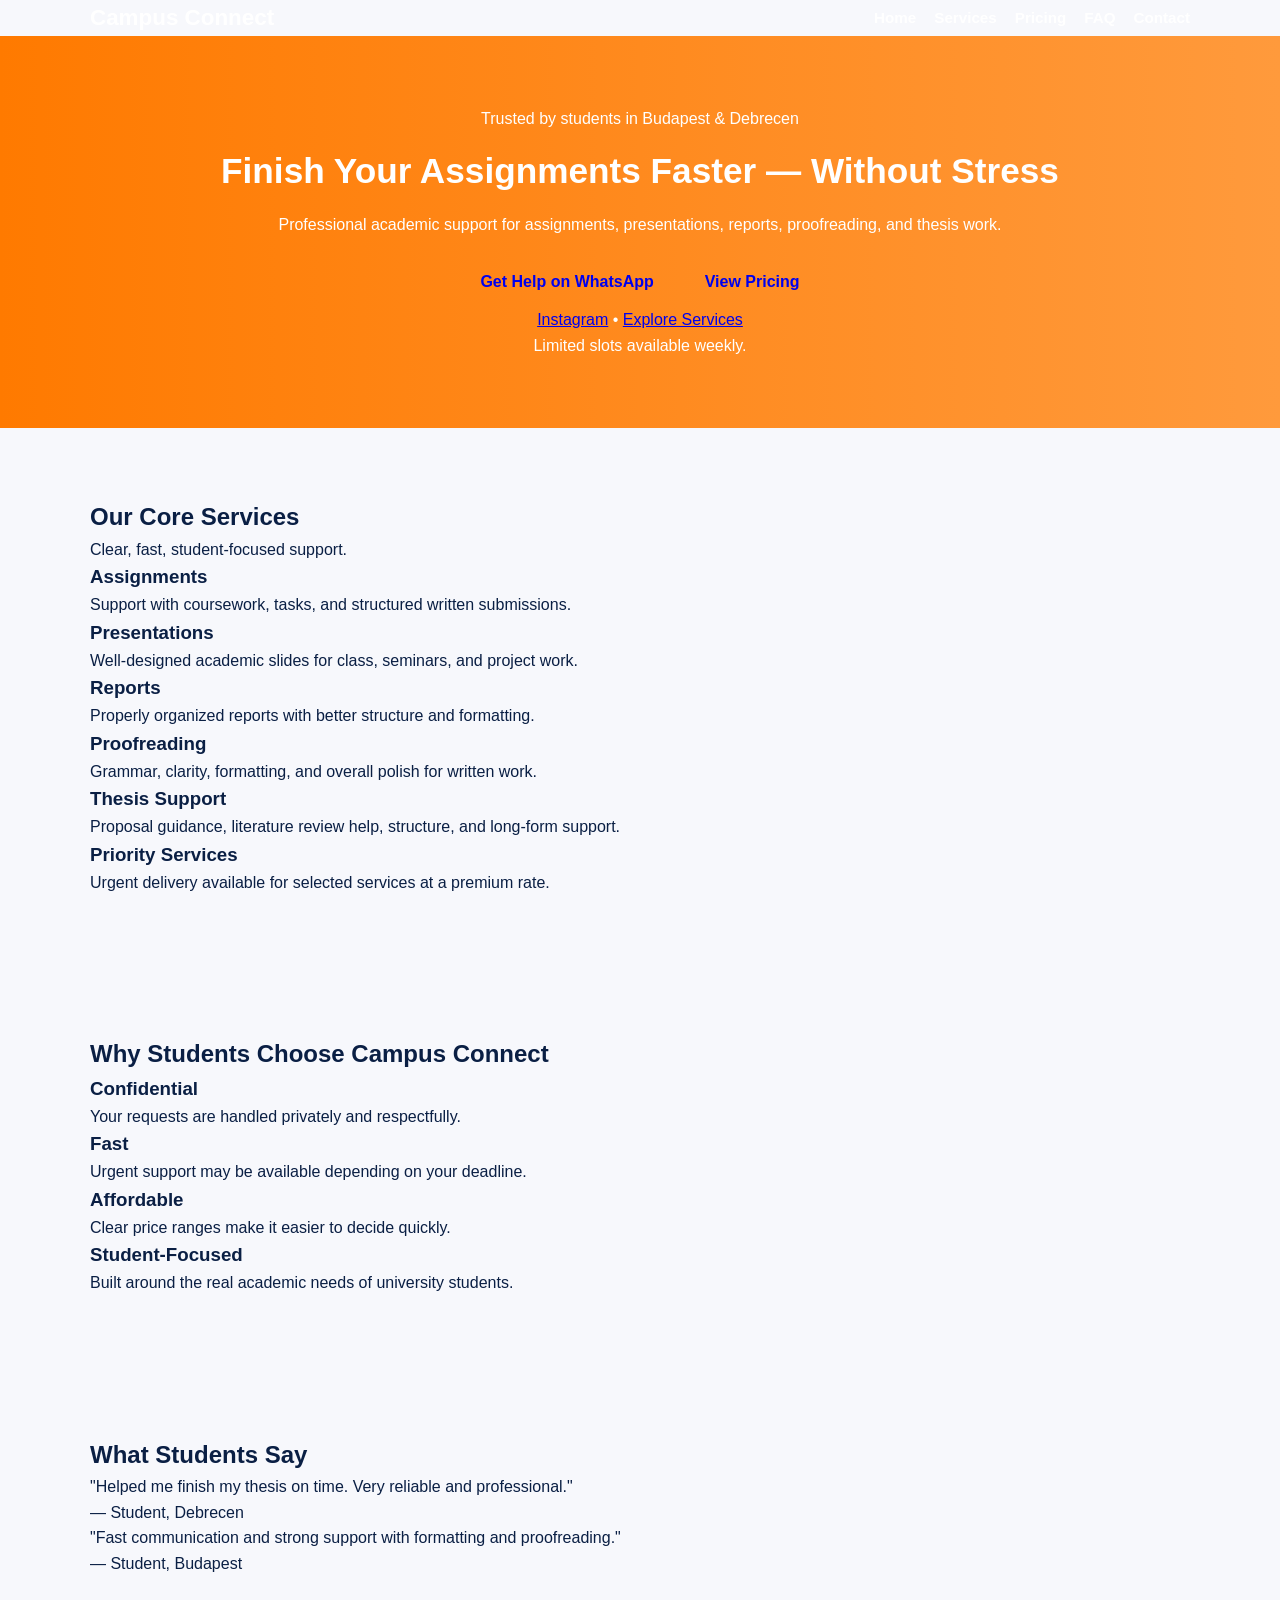
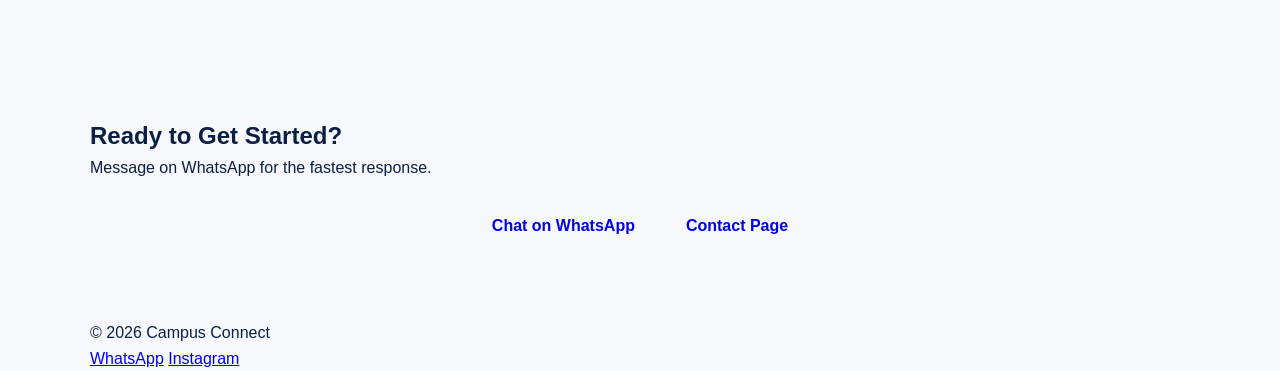
==== commit e17f8113: "Revise index.html for improved layout and content Updated the HTML structure and content for Campus " ====
--- a/index.html
+++ b/index.html
@@ -1,338 +1,143 @@
 <!DOCTYPE html>
 <html lang="en">
 <head>
-  <meta charset="UTF-8" />
-  <meta name="viewport" content="width=device-width, initial-scale=1.0" />
-
-  <title>Campus Connect | Academic Support Services</title>
-
-  <meta
-    name="description"
-    content="Campus Connect provides academic support services including assignments, presentations, proofreading, reports, and thesis support."
-  />
-
-  <link rel="stylesheet" href="style.css" />
+  <meta charset="UTF-8">
+  <meta name="viewport" content="width=device-width, initial-scale=1.0">
+  <title>Campus Connect | Academic Support</title>
+  <meta name="description" content="Campus Connect offers academic support services for students in Budapest and Debrecen.">
+  <link rel="stylesheet" href="style.css">
 </head>
 <body>
 
-  <!-- HEADER -->
-  <header class="site-header">
-    <div class="container nav-container">
+<header class="navbar">
+  <div class="container nav-container">
+    <a href="index.html" class="logo">Campus Connect</a>
+    <nav class="nav-menu">
+      <a href="index.html" class="active">Home</a>
+      <a href="services.html">Services</a>
+      <a href="pricing.html">Pricing</a>
+      <a href="faq.html">FAQ</a>
+      <a href="contact.html">Contact</a>
+    </nav>
+  </div>
+</header>
 
-      <a href="#home" class="logo">Campus Connect</a>
+<section class="hero">
+  <div class="container hero-content">
+    <p class="tag">Trusted by students in Budapest & Debrecen</p>
+    <h1>Finish Your Assignments Faster — Without Stress</h1>
+    <p class="subtext">
+      Professional academic support for assignments, presentations, reports, proofreading, and thesis work.
+    </p>
 
-      <nav class="nav-menu">
-        <a href="#home" data-i18n="nav_home">Home</a>
-        <a href="#services" data-i18n="nav_services">Services</a>
-        <a href="#pricing" data-i18n="nav_pricing">Pricing</a>
-        <a href="#faq" data-i18n="nav_faq">FAQ</a>
-        <a href="#contact" data-i18n="nav_contact">Contact</a>
-      </nav>
+    <div class="hero-buttons">
+      <a href="https://wa.me/36205105843" class="btn primary" target="_blank">Get Help on WhatsApp</a>
+      <a href="pricing.html" class="btn secondary">View Pricing</a>
+    </div>
 
-      <!-- LANGUAGE SWITCHER -->
-      <div class="language-switcher">
-        <select id="language-select">
-          <option value="en">English</option>
-          <option value="hu">Magyar</option>
-          <option value="fr">Français</option>
-          <option value="de">Deutsch</option>
-        </select>
+    <p class="secondary-links">
+      <a href="https://instagram.com/campusconnect75" target="_blank">Instagram</a> •
+      <a href="services.html">Explore Services</a>
+    </p>
+
+    <p class="urgency">Limited slots available weekly.</p>
+  </div>
+</section>
+
+<section class="section">
+  <div class="container">
+    <h2>Our Core Services</h2>
+    <p class="section-sub">Clear, fast, student-focused support.</p>
+
+    <div class="grid">
+      <div class="card">
+        <h3>Assignments</h3>
+        <p>Support with coursework, tasks, and structured written submissions.</p>
       </div>
-
-    </div>
-  </header>
-
-  <!-- HERO -->
-  <section id="home" class="hero">
-    <div class="container hero-content">
-
-      <p class="hero-tag" data-i18n="hero_tag">
-        Trusted by students in Budapest & Debrecen
-      </p>
-
-      <h1 data-i18n="hero_title">
-        Get Expert Help With Assignments, Presentations & Thesis Work
-      </h1>
-
-      <p class="hero-subtext" data-i18n="hero_subtext">
-        From assignments to thesis support — complete academic assistance for university students.
-      </p>
-
-      <div class="hero-buttons">
-        <a
-          href="https://wa.me/36205105843"
-          class="btn btn-primary"
-          target="_blank"
-          rel="noopener noreferrer"
-          data-i18n="hero_btn_whatsapp"
-        >
-          Get Help on WhatsApp
-        </a>
-
-        <a href="#pricing" class="btn btn-secondary" data-i18n="hero_btn_prices">
-          View Prices
-        </a>
+      <div class="card">
+        <h3>Presentations</h3>
+        <p>Well-designed academic slides for class, seminars, and project work.</p>
       </div>
-
-      <p class="hero-note" data-i18n="hero_note">
-        Fast response • Confidential support • Limited slots weekly
-      </p>
-
-    </div>
-  </section>
-
-  <!-- SERVICES -->
-  <section id="services" class="section services">
-    <div class="container">
-
-      <div class="section-heading">
-        <h2 data-i18n="services_title">Our Services</h2>
-        <p data-i18n="services_sub">
-          Academic support designed to help students save time, improve quality, and reduce stress.
-        </p>
+      <div class="card">
+        <h3>Reports</h3>
+        <p>Properly organized reports with better structure and formatting.</p>
       </div>
-
-      <div class="service-grid">
-
-        <article class="service-card">
-          <h3 data-i18n="service_assignments">Assignments</h3>
-          <p data-i18n="service_assignments_desc">
-            Coursework assistance, structured writing, formatting, and support for university tasks.
-          </p>
-        </article>
-
-        <article class="service-card">
-          <h3 data-i18n="service_presentations">Presentations</h3>
-          <p data-i18n="service_presentations_desc">
-            Clean professional slides for seminars, class presentations, and thesis defense.
-          </p>
-        </article>
-
-        <article class="service-card">
-          <h3 data-i18n="service_reports">Reports</h3>
-          <p data-i18n="service_reports_desc">
-            Organized academic reports with correct structure, citations, and improved clarity.
-          </p>
-        </article>
-
-        <article class="service-card">
-          <h3 data-i18n="service_proofreading">Proofreading</h3>
-          <p data-i18n="service_proofreading_desc">
-            Grammar correction, structure review, APA formatting, and academic polishing.
-          </p>
-        </article>
-
-        <article class="service-card">
-          <h3 data-i18n="service_thesis">Thesis Support</h3>
-          <p data-i18n="service_thesis_desc">
-            Help with proposals, literature review, research organization, and thesis structure.
-          </p>
-        </article>
-
-        <article class="service-card">
-          <h3 data-i18n="service_guidance">Academic Guidance</h3>
-          <p data-i18n="service_guidance_desc">
-            Personalized planning and tutoring support to help you study smarter and stress less.
-          </p>
-        </article>
-
+      <div class="card">
+        <h3>Proofreading</h3>
+        <p>Grammar, clarity, formatting, and overall polish for written work.</p>
+      </div>
+      <div class="card">
+        <h3>Thesis Support</h3>
+        <p>Proposal guidance, literature review help, structure, and long-form support.</p>
+      </div>
+      <div class="card">
+        <h3>Priority Services</h3>
+        <p>Urgent delivery available for selected services at a premium rate.</p>
       </div>
     </div>
-  </section>
+  </div>
+</section>
 
-  <!-- PRICING -->
-  <section id="pricing" class="section pricing">
-    <div class="container">
-
-      <div class="section-heading">
-        <h2 data-i18n="pricing_title">Starting Prices</h2>
-        <p data-i18n="pricing_sub">
-          Prices depend on deadline, complexity, and workload.
-        </p>
+<section class="section light">
+  <div class="container">
+    <h2>Why Students Choose Campus Connect</h2>
+    <div class="grid small">
+      <div class="card">
+        <h3>Confidential</h3>
+        <p>Your requests are handled privately and respectfully.</p>
       </div>
-
-      <!-- CURRENCY SWITCHER -->
-      <div class="currency-switcher">
-        <label for="currencySelect" data-i18n="currency_label">Currency:</label>
-        <select id="currencySelect">
-          <option value="HUF">HUF (Hungary)</option>
-          <option value="GHS">GHS (Ghana)</option>
-          <option value="USD">USD (USA)</option>
-          <option value="EUR">EUR (Europe)</option>
-        </select>
+      <div class="card">
+        <h3>Fast</h3>
+        <p>Urgent support may be available depending on your deadline.</p>
       </div>
-
-      <div class="pricing-grid">
-
-        <div class="pricing-card">
-          <h3 data-i18n="price_assignments">Assignments</h3>
-          <p class="pricing-amount" data-price-huf="3000">From 3,000 HUF</p>
-          <p data-i18n="price_assignments_desc">Coursework and written task assistance.</p>
-        </div>
-
-        <div class="pricing-card">
-          <h3 data-i18n="price_presentations">Presentations</h3>
-          <p class="pricing-amount" data-price-huf="4000">From 4,000 HUF</p>
-          <p data-i18n="price_presentations_desc">Professional slide creation and formatting.</p>
-        </div>
-
-        <div class="pricing-card">
-          <h3 data-i18n="price_reports">Reports</h3>
-          <p class="pricing-amount" data-price-huf="5000">From 5,000 HUF</p>
-          <p data-i18n="price_reports_desc">Structured reports with academic formatting.</p>
-        </div>
-
-        <div class="pricing-card">
-          <h3 data-i18n="price_proofreading">Proofreading</h3>
-          <p class="pricing-amount" data-price-huf="2500">From 2,500 HUF</p>
-          <p data-i18n="price_proofreading_desc">Grammar correction and academic polishing.</p>
-        </div>
-
-        <div class="pricing-card">
-          <h3 data-i18n="price_thesis">Thesis Support</h3>
-          <p class="pricing-amount" data-price-huf="10000">From 10,000 HUF</p>
-          <p data-i18n="price_thesis_desc">Proposals, chapters, review, and formatting.</p>
-        </div>
-
+      <div class="card">
+        <h3>Affordable</h3>
+        <p>Clear price ranges make it easier to decide quickly.</p>
       </div>
-
-      <p class="pricing-note" data-i18n="pricing_note">
-        Final pricing is confirmed before work begins.
-      </p>
-
-    </div>
-  </section>
-
-  <!-- HOW IT WORKS -->
-  <section class="section how-it-works">
-    <div class="container">
-
-      <div class="section-heading">
-        <h2 data-i18n="how_title">How It Works</h2>
-        <p data-i18n="how_sub">A simple and clear process from start to finish.</p>
-      </div>
-
-      <div class="steps-grid">
-        <div class="step-card">
-          <h3 data-i18n="how_step1">1. Message Us</h3>
-          <p data-i18n="how_step1_desc">Contact us on WhatsApp and explain what you need.</p>
-        </div>
-
-        <div class="step-card">
-          <h3 data-i18n="how_step2">2. Send Details</h3>
-          <p data-i18n="how_step2_desc">Share deadline, requirements, and instructions.</p>
-        </div>
-
-        <div class="step-card">
-          <h3 data-i18n="how_step3">3. Receive Quote</h3>
-          <p data-i18n="how_step3_desc">We confirm price and timeline clearly before starting.</p>
-        </div>
-
-        <div class="step-card">
-          <h3 data-i18n="how_step4">4. Get Support</h3>
-          <p data-i18n="how_step4_desc">Receive professional academic support and guidance.</p>
-        </div>
-      </div>
-
-    </div>
-  </section>
-
-  <!-- FAQ -->
-  <section id="faq" class="section faq">
-    <div class="container">
-
-      <div class="section-heading">
-        <h2 data-i18n="faq_title">Frequently Asked Questions</h2>
-      </div>
-
-      <div class="faq-list">
-
-        <div class="faq-item">
-          <h3 data-i18n="faq1_q">Is my work confidential?</h3>
-          <p data-i18n="faq1_a">Yes. All requests are handled privately and respectfully.</p>
-        </div>
-
-        <div class="faq-item">
-          <h3 data-i18n="faq2_q">How do payments work?</h3>
-          <p data-i18n="faq2_a">
-            Pricing is confirmed before work begins, based on complexity and deadline.
-          </p>
-        </div>
-
-        <div class="faq-item">
-          <h3 data-i18n="faq3_q">Do you offer urgent support?</h3>
-          <p data-i18n="faq3_a">
-            Yes, depending on availability. Urgent tasks may include priority pricing.
-          </p>
-        </div>
-
+      <div class="card">
+        <h3>Student-Focused</h3>
+        <p>Built around the real academic needs of university students.</p>
       </div>
     </div>
-  </section>
+  </div>
+</section>
 
-  <!-- CONTACT -->
-  <section id="contact" class="section contact">
-    <div class="container">
-
-      <div class="section-heading">
-        <h2 data-i18n="contact_title">Contact Us</h2>
-        <p data-i18n="contact_sub">WhatsApp is the fastest way to reach us.</p>
+<section class="section">
+  <div class="container">
+    <h2>What Students Say</h2>
+    <div class="grid">
+      <div class="card">
+        <p>"Helped me finish my thesis on time. Very reliable and professional."</p>
+        <span>— Student, Debrecen</span>
       </div>
-
-      <div class="contact-actions">
-        <a
-          href="https://wa.me/36205105843"
-          class="btn btn-primary"
-          target="_blank"
-          rel="noopener noreferrer"
-        >
-          WhatsApp
-        </a>
-
-        <a
-          href="https://instagram.com/campusconnect75"
-          class="btn btn-instagram"
-          target="_blank"
-          rel="noopener noreferrer"
-        >
-          Instagram
-        </a>
-      </div>
-
-      <p class="contact-email">
-        Email:
-        <a href="mailto:campusconnectt75@gmail.com">campusconnectt75@gmail.com</a>
-      </p>
-
-    </div>
-  </section>
-
-  <!-- DISCLAIMER -->
-  <section class="section disclaimer">
-    <div class="container">
-      <h2 data-i18n="disclaimer_title">Academic Disclaimer</h2>
-      <p data-i18n="disclaimer_text">
-        Campus Connect provides academic guidance, editing, proofreading, and research support services.
-        We do not promote academic dishonesty. All materials are intended as study assistance and reference only.
-      </p>
-    </div>
-  </section>
-
-  <!-- FOOTER -->
-  <footer class="site-footer">
-    <div class="container footer-content">
-      <p data-i18n="footer_text">© 2026 Campus Connect | Academic Support Services</p>
-
-      <div class="footer-links">
-        <a href="https://wa.me/36205105843" target="_blank">WhatsApp</a>
-        <a href="https://instagram.com/campusconnect75" target="_blank">Instagram</a>
+      <div class="card">
+        <p>"Fast communication and strong support with formatting and proofreading."</p>
+        <span>— Student, Budapest</span>
       </div>
     </div>
-  </footer>
+  </div>
+</section>
 
-  <!-- SCRIPTS -->
-  <script src="translations.js"></script>
-  <script src="currency.js"></script>
+<section class="section light cta-section">
+  <div class="container">
+    <h2>Ready to Get Started?</h2>
+    <p class="section-sub">Message on WhatsApp for the fastest response.</p>
+    <div class="hero-buttons">
+      <a href="https://wa.me/36205105843" class="btn primary" target="_blank">Chat on WhatsApp</a>
+      <a href="contact.html" class="btn secondary">Contact Page</a>
+    </div>
+  </div>
+</section>
+
+<footer>
+  <div class="container footer">
+    <p>© 2026 Campus Connect</p>
+    <div>
+      <a href="https://wa.me/36205105843" target="_blank">WhatsApp</a>
+      <a href="https://instagram.com/campusconnect75" target="_blank">Instagram</a>
+    </div>
+  </div>
+</footer>
 
 </body>
 </html>
